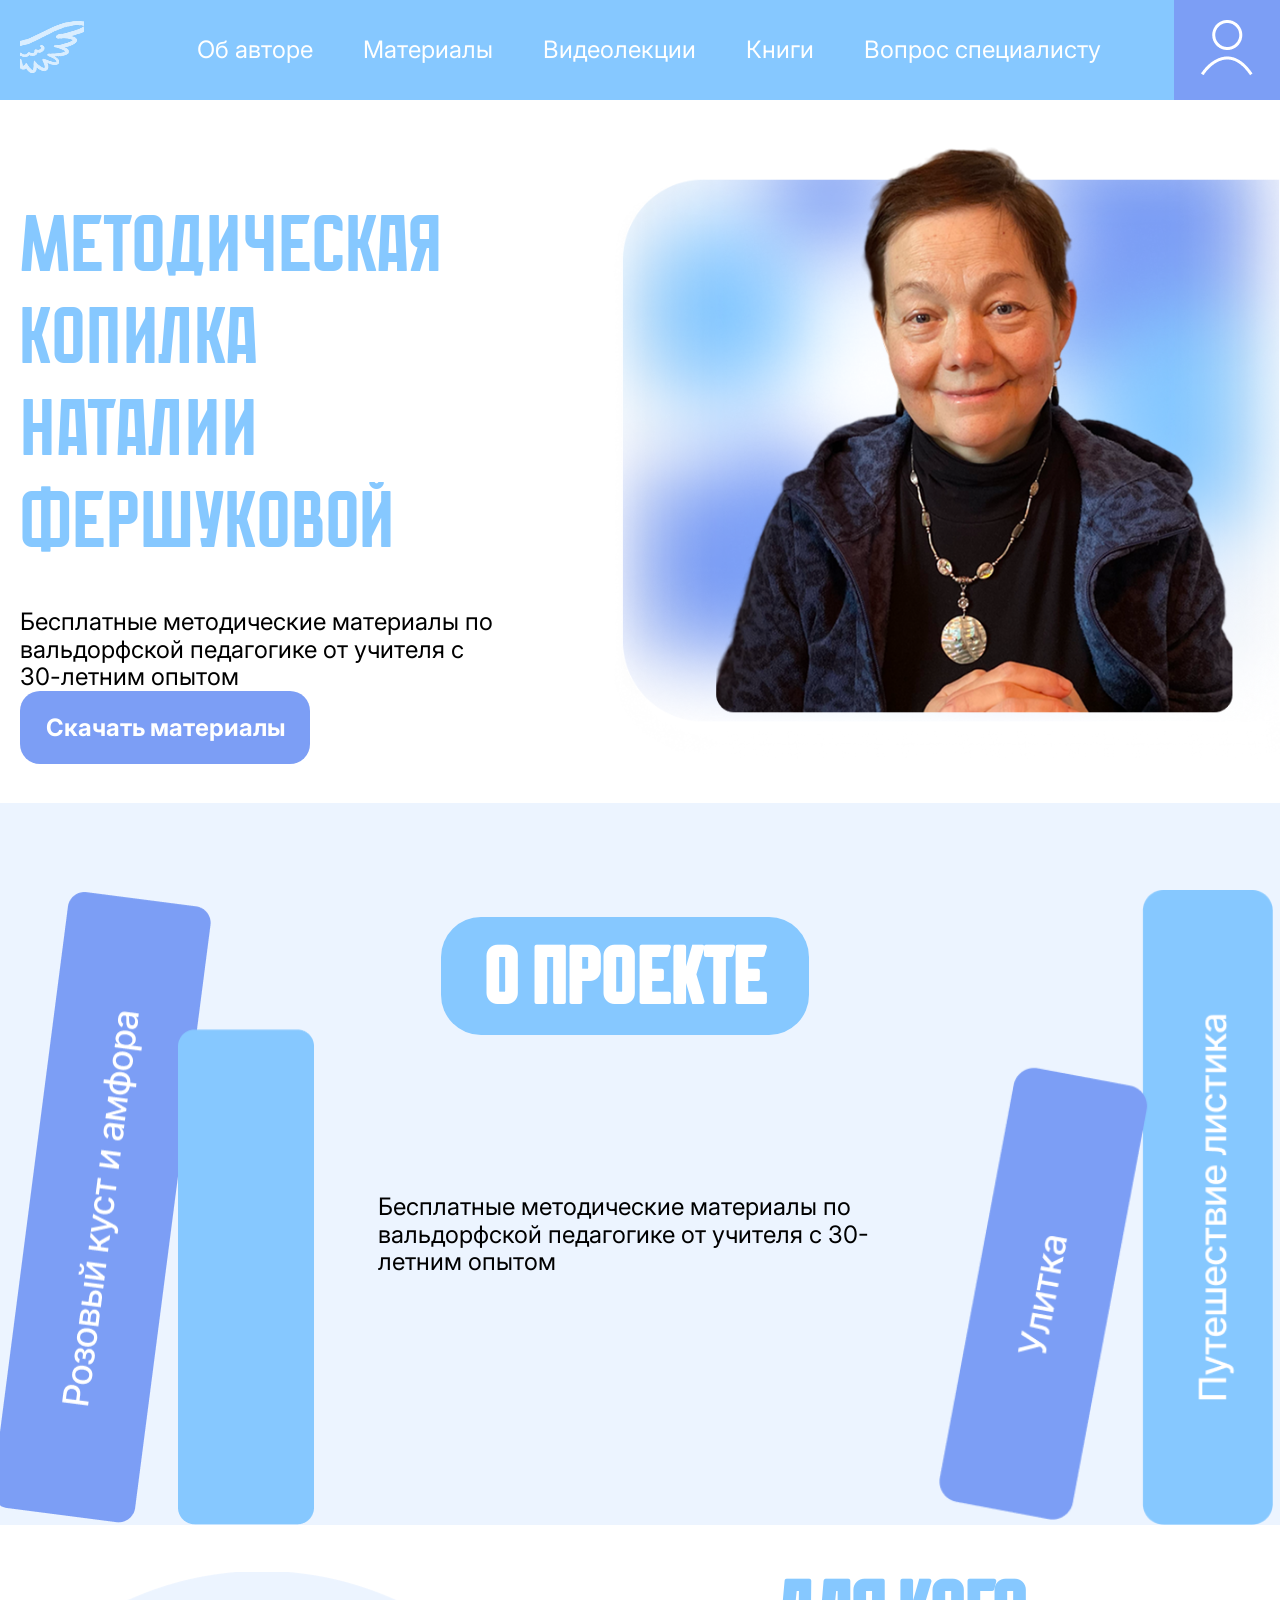
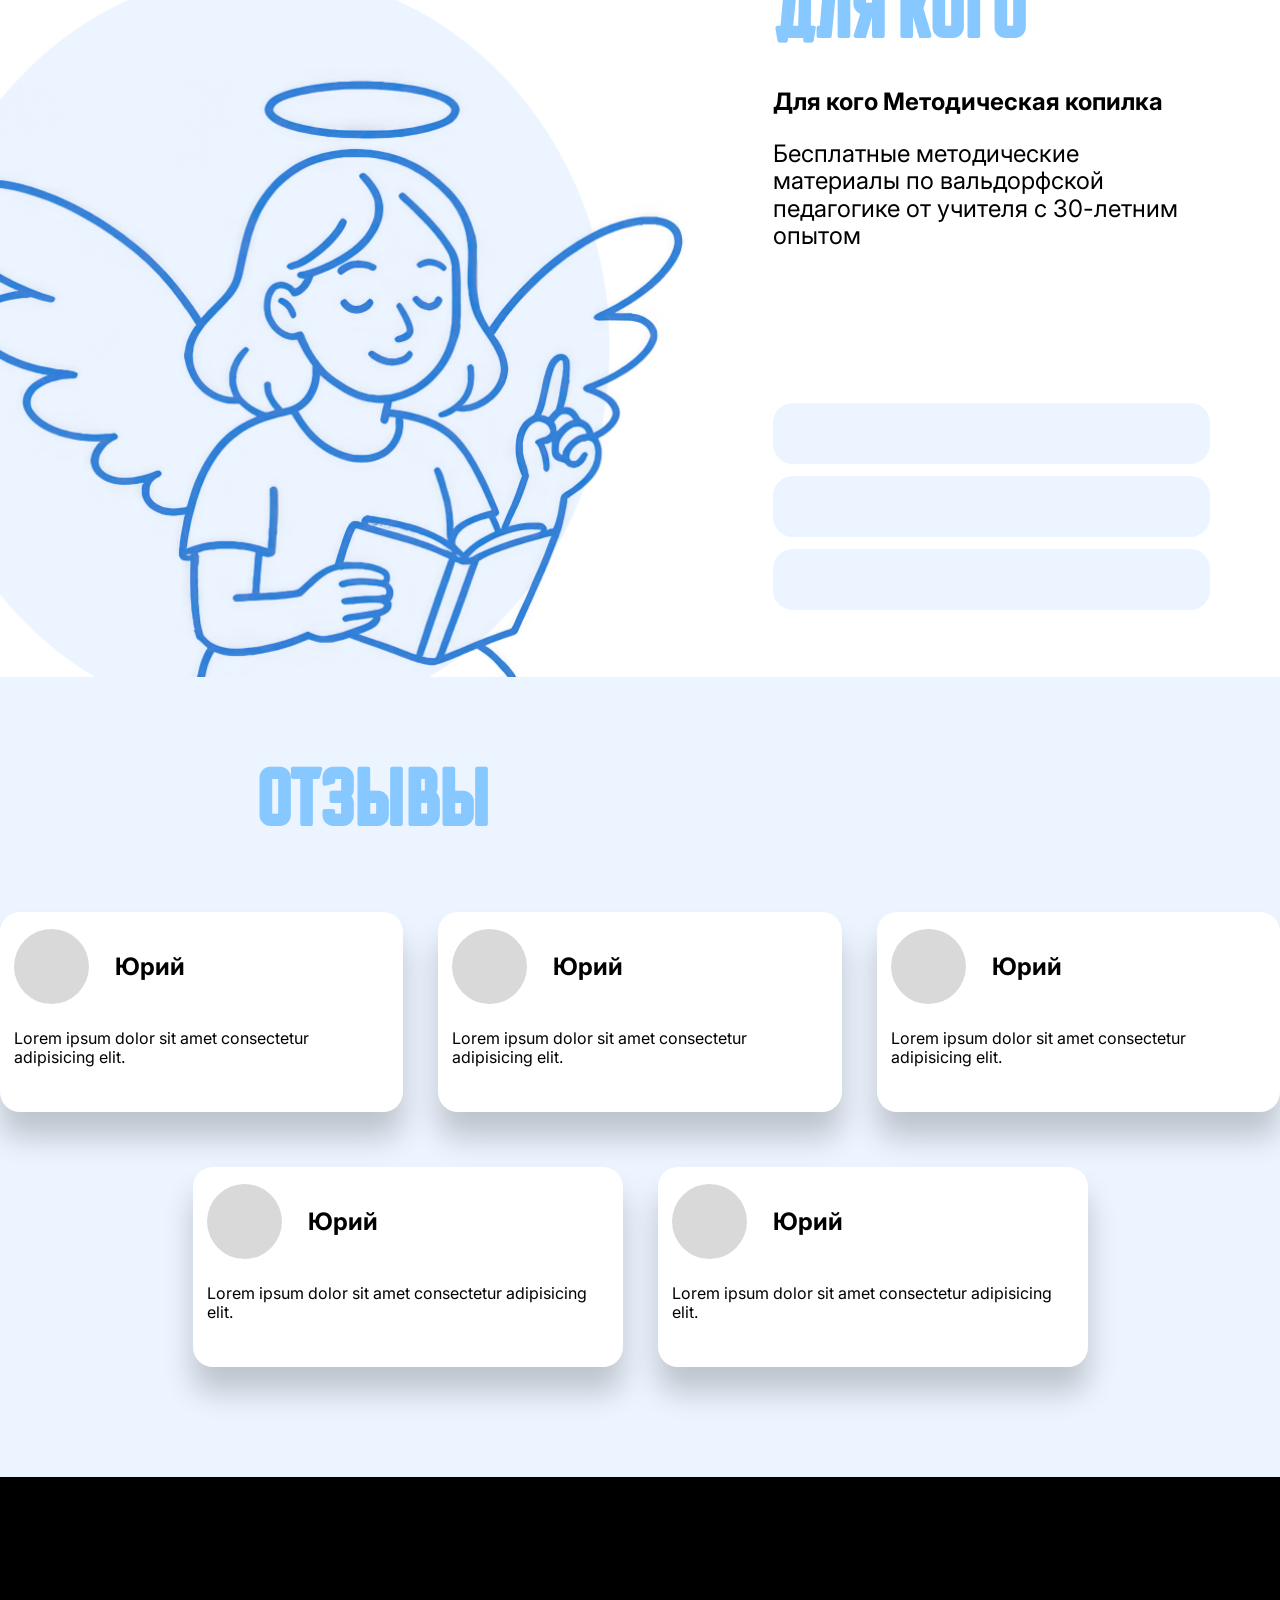
==== index.html @ ebd34e16 "begin" ====
<!DOCTYPE html>
<html lang="en">
<head>
    <meta charset="UTF-8">
    <meta name="viewport" content="width=device-width, initial-scale=1.0">
    <title>Методическая копилка</title>
    <link rel="stylesheet" href="style/normalize.css">
    <link rel="stylesheet" href="style/style.css">
    <link rel="preconnect" href="https://fonts.googleapis.com">
    <link rel="preconnect" href="https://fonts.gstatic.com" crossorigin>
    <link href="https://fonts.googleapis.com/css2?family=Inter:ital,opsz,wght@0,14..32,100..900;1,14..32,100..900&family=Nunito+Sans:ital,opsz,wght@0,6..12,200..1000;1,6..12,200..1000&display=swap" rel="stylesheet">
</head>
<body>

    <div class="wrapper">

        <header class="header">
            <div class="header__logo logo">
                <img src="images/header__logo.png" alt="logo">
            </div>
            <nav class="header__nav">
                <ul class="header__nav-list">
                    <li class="header__nav-title"><a href="#" class="header__nav-link">Об авторе</a></li>
                    <li class="header__nav-title"><a href="#" class="header__nav-link">Материалы</a></li>
                    <li class="header__nav-title"><a href="#" class="header__nav-link">Видеолекции</a></li>
                    <li class="header__nav-title"><a href="#" class="header__nav-link">Книги</a></li>
                    <li class="header__nav-title"><a href="#" class="header__nav-link">Вопрос специалисту</a></li>
                </ul>
            </nav>
            <div class="header__profile">
                <div class="header__profile-logo">
                    <img src="images/profile-logo.png" alt="logo">
                </div>
            </div>
        </header>

        <main class="main">
            <div class="preview">
                <div class="preview__content">
                    <div class="preview__content-text">
                        <h1 class="preview__content-title">
                            Методическая копилка </br> Наталии Фершуковой
                        </h1>
                        <p class="preview__content-descr">
                            Бесплатные методические материалы по вальдорфской педагогике от учителя с 30-летним опытом
                        </p>
                    </div>
                    <div class="preview__content-bottom">
                        <a href="#" class="preview__content-button">Скачать материалы</a>
                    </div>
                </div>
                <div class="preview__images">
                    <img class="preview__image-nat" src="images/preview__image.png" alt="preview">
                </div>
            </div>
            <div class="about">
                <div class="about__left">
                    <img class="about__image-left" src="images/about__image-left.png" alt="left__books">
                </div>
                <div class="about__content">
                    <div class="about__content-top">
                        <h1 class="about__content-title">
                            о проекте
                        </h1>
                    </div>
                    <div class="about__content-center">
                        <p>Бесплатные методические материалы по вальдорфской педагогике от учителя с 30-летним опытом</p>
                    </div>
                </div>
                <div class="about__right">
                    <img class="about__image-right" src="images/about__image-right.png" alt="right__books">
                </div>
            </div>
            <div class="for-whom">
                <div class="for-whom__left">
                    <img class="for-whom__image" src="images/for-whom__image.png" alt="angel">
                </div>
                <div class="for-whom__content">
                    <div class="for-whom__content-top">
                        <h1 class="for-whom__content-title">Для кого</h1>
                    </div>
                    <div class="for-whom__content-center">
                        <h3 class="for-whom__content-center-title">Для кого Методическая копилка</h3>
                        <p class="for-whom__content-center-text">Бесплатные методические материалы по вальдорфской педагогике от учителя с 30-летним опытом</p>
                    </div>
                    <div class="for-whom__content-bottom">
                        <div class="for-whom__content-bricks"></div>
                        <div class="for-whom__content-bricks"></div>
                        <div class="for-whom__content-bricks"></div>
                    </div>
                </div>
            </div>
            <div class="reviews">
                <div class="reviews__top">
                    <h1 class="reviews__title">отзывы</h1>
                </div>
                <div class="reviews__bottom">
                    <div class="reviews__bottom-first">
                        <div class="reviews__brick">
                            <div class="reviews__brick-title">
                                <div class="reviews__brick-ring"></div>
                                <div class="reviews__brick-name">Юрий</div>
                            </div>
                            <div class="reviews__brick-descr">
                                <div class="reviews__brick-text">
                                    Lorem ipsum dolor sit amet consectetur adipisicing elit. 
                                </div>  
                            </div>
                        </div>
                        <div class="reviews__brick">
                            <div class="reviews__brick-title">
                                <div class="reviews__brick-ring"></div>
                                <div class="reviews__brick-name">Юрий</div>
                            </div>
                            <div class="reviews__brick-descr">
                                <div class="reviews__brick-text">
                                    Lorem ipsum dolor sit amet consectetur adipisicing elit. 
                                </div>  
                            </div>
                        </div>
                        <div class="reviews__brick">
                            <div class="reviews__brick-title">
                                <div class="reviews__brick-ring"></div>
                                <div class="reviews__brick-name">Юрий</div>
                            </div>
                            <div class="reviews__brick-descr">
                                <div class="reviews__brick-text">
                                    Lorem ipsum dolor sit amet consectetur adipisicing elit. 
                                </div>  
                            </div>
                        </div>
                    </div>
                    <div class="reviews__bottom-second">
                        <div class="reviews__brick">
                            <div class="reviews__brick-title">
                                <div class="reviews__brick-ring"></div>
                                <div class="reviews__brick-name">Юрий</div>
                            </div>
                            <div class="reviews__brick-descr">
                                <div class="reviews__brick-text">
                                    Lorem ipsum dolor sit amet consectetur adipisicing elit. 
                                </div>  
                            </div>
                        </div>
                                                <div class="reviews__brick">
                            <div class="reviews__brick-title">
                                <div class="reviews__brick-ring"></div>
                                <div class="reviews__brick-name">Юрий</div>
                            </div>
                            <div class="reviews__brick-descr">
                                <div class="reviews__brick-text">
                                    Lorem ipsum dolor sit amet consectetur adipisicing elit. 
                                </div>  
                            </div>
                        </div>
                    </div>
                </div>
            </div>
        </main>

        <footer>
            <div class="footer">

            </div>
        </footer>

    </div>

</body>
</html>
---- style/style.css ----
@font-face {
    font-family: "Stengazeta";
    font-weight: 400;
    font-style: normal;
    font-display: swap;
    src: url(../fonts/Stengazeta-Regular_5.woff) format('woff'),
         url(../fonts/Stengazeta-Regular_5.woff2) format('woff2');
}

.wrapper {
    min-height: 100%;
    width: 100%;
    overflow: hidden;
}

a {
    text-decoration: none;
    color: white;
}

.header {
    background-color: #86c8ff;
    display: flex;
    justify-content: space-between;
    align-items: center;
    height: 100px;
}

.header__nav-list {
    display: flex;
    gap: 50px;
}

.header__nav-link {
    font-family: "Inter", sans-serif;
    font-size: 24px;
    font-weight: 400;
}

.header__nav-title {
    list-style: none;
}

.header__profile {
    width: 106px;
    height: 100px;
    display: flex;
    justify-content: center;
    align-items: center;
    background-color: #7c9ef5;
}

.header__logo {
    padding-left: 20px;
}

/* ---------------------------------------------------------------- */

.preview {
    margin: 39px 0px 31px 20px;
    display: flex;
    justify-content: space-between;
    max-height: 676px;
}

.preview__content {
    display: flex;
    flex-direction: column;
    justify-content: space-between;
    margin-top: 66px;
    max-height: 555px;
}

.preview__content-title {
    max-width: 640px;
    font-family: "Stengazeta";
    font-weight: 400;
    font-size: 80px;
    color: #86C8FF;
}

.preview__content-text {
    display: flex;
    flex-direction: column;
    gap: 35px;
}

.preview__content-bottom {
    background-color: #7c9ef5;
    max-width: 290px;
    max-height: 75px;
    border-radius: 20px;
    display: flex;
    flex-direction: column;
    align-items: center;
    padding: 23px 0px;
    font-family: Inter;
    font-weight: 700;
    font-size: 24px;
}

.preview__content-descr {
    font-family: "Inter", sans-serif;
    font-weight: 400;
    font-size: 24px;
    max-width: 490px;
    margin: 0px;
}

.preview__image-nat {
    height: 100%;
    width: 100%;
}

/* -------------------------------------------------------- */

.about {
    max-height: 720px;
    background-color: #ecf4ff;
    display: flex;
    justify-content: space-between;
    padding-top: 87px;
}

.about__left, .about__right {
    max-height: 635px;
}

.about__image-left {
    height: 100%;
}

.about__image-right {
    height: 100%;
    padding-right: 20px;
}

.about__content {
    display: flex;
    flex-direction: column;
    align-items: center;
    margin-top: 27px;
    gap: 134px;
}

.about__content-top {
    background-color: #86c8ff;
    padding: 21px 42px 5px;
    border-radius: 40px;
}

.about__content-title {
    font-family: "Stengazeta", sans-serif;
    font-size: 80px;
    color: white;
}

.about__content-center {
    font-family: "Inter", sans-serif;
    font-size: 24px;
    font-weight: 400px;
    max-width: 495px;
}

/* ----------------------------------------------------- */

.for-whom {
    display: flex;
    justify-content: space-between;
    padding-top: 47px;
}

.for-whom__image {
    height: 100%;
}

.for-whom__content {
    max-width: 437px;
    margin-right: 70px;
}

.for-whom__content-title {
    font-family: "Stengazeta", sans-serif;
    font-size: 80px;
    color: #86C8FF;
}

.for-whom__content-center-title {
    font-family: "Inter", sans-serif;
    font-size: 24px;
    font-weight: 700px;
}

.for-whom__content-center-text {
    font-family: "Inter", sans-serif;
    font-size: 24px;
    font-weight: 400px;
}

.for-whom__content-bottom {
    margin-top: 153px;
    display: flex;
    flex-direction: column;
    gap: 12px;
}

.for-whom__content-bricks {
    background-color: #ECF4FF;
    border-radius: 20px;
    max-width: 100%;
    height: 61px;
}

/* ---------------------------------------------------------- */

.reviews {
    background-color: #ECF4FF;
    padding-bottom: 110px;
}

.reviews__title {
    font-family: "Stengazeta", sans-serif;
    font-size: 80px;
    color: #86C8FF;
}

.reviews__top {
    padding: 83px 0px 60px 20%;
}

.reviews__bottom {
    display: flex;
    flex-direction: column;
    gap: 55px;
}

.reviews__bottom-first {
    display: flex;
    justify-content: center;
    gap: 35px;
}

.reviews__bottom-second {
    display: flex;
    justify-content: center;
    gap: 35px;
}

.reviews__brick {
    width: 402px;
    height: 138px;
    display: flex;
    flex-direction: column;
    gap: 25px;
    background-color: #fff;
    border-radius: 20px;
    padding: 17px 14px 45px;
    box-shadow: 0px 25px 30px 0px rgba(0, 0, 0, 0.2);
}

.reviews__brick-title {
    display: flex;
    align-items: center;
    gap: 26px;
}

.reviews__brick-ring {
    width: 75px;
    height: 75px;
    background-color: #D9D9D9;
    border-radius: 50%;
}

.reviews__brick-name {
    font-family: "Inter", sans-serif;
    font-size: 24px;
    font-weight: 700;
}

.reviews__brick-text {
    font-family: "Inter", sans-serif;
    font-size: 16px;
    font-weight: 400;
}

/* ---------------------------------------------------------- */

.footer {
    height: 15rem;
    width: 100%;
    /* background-color: #ECF4FF; */
    background-color: #000;
}
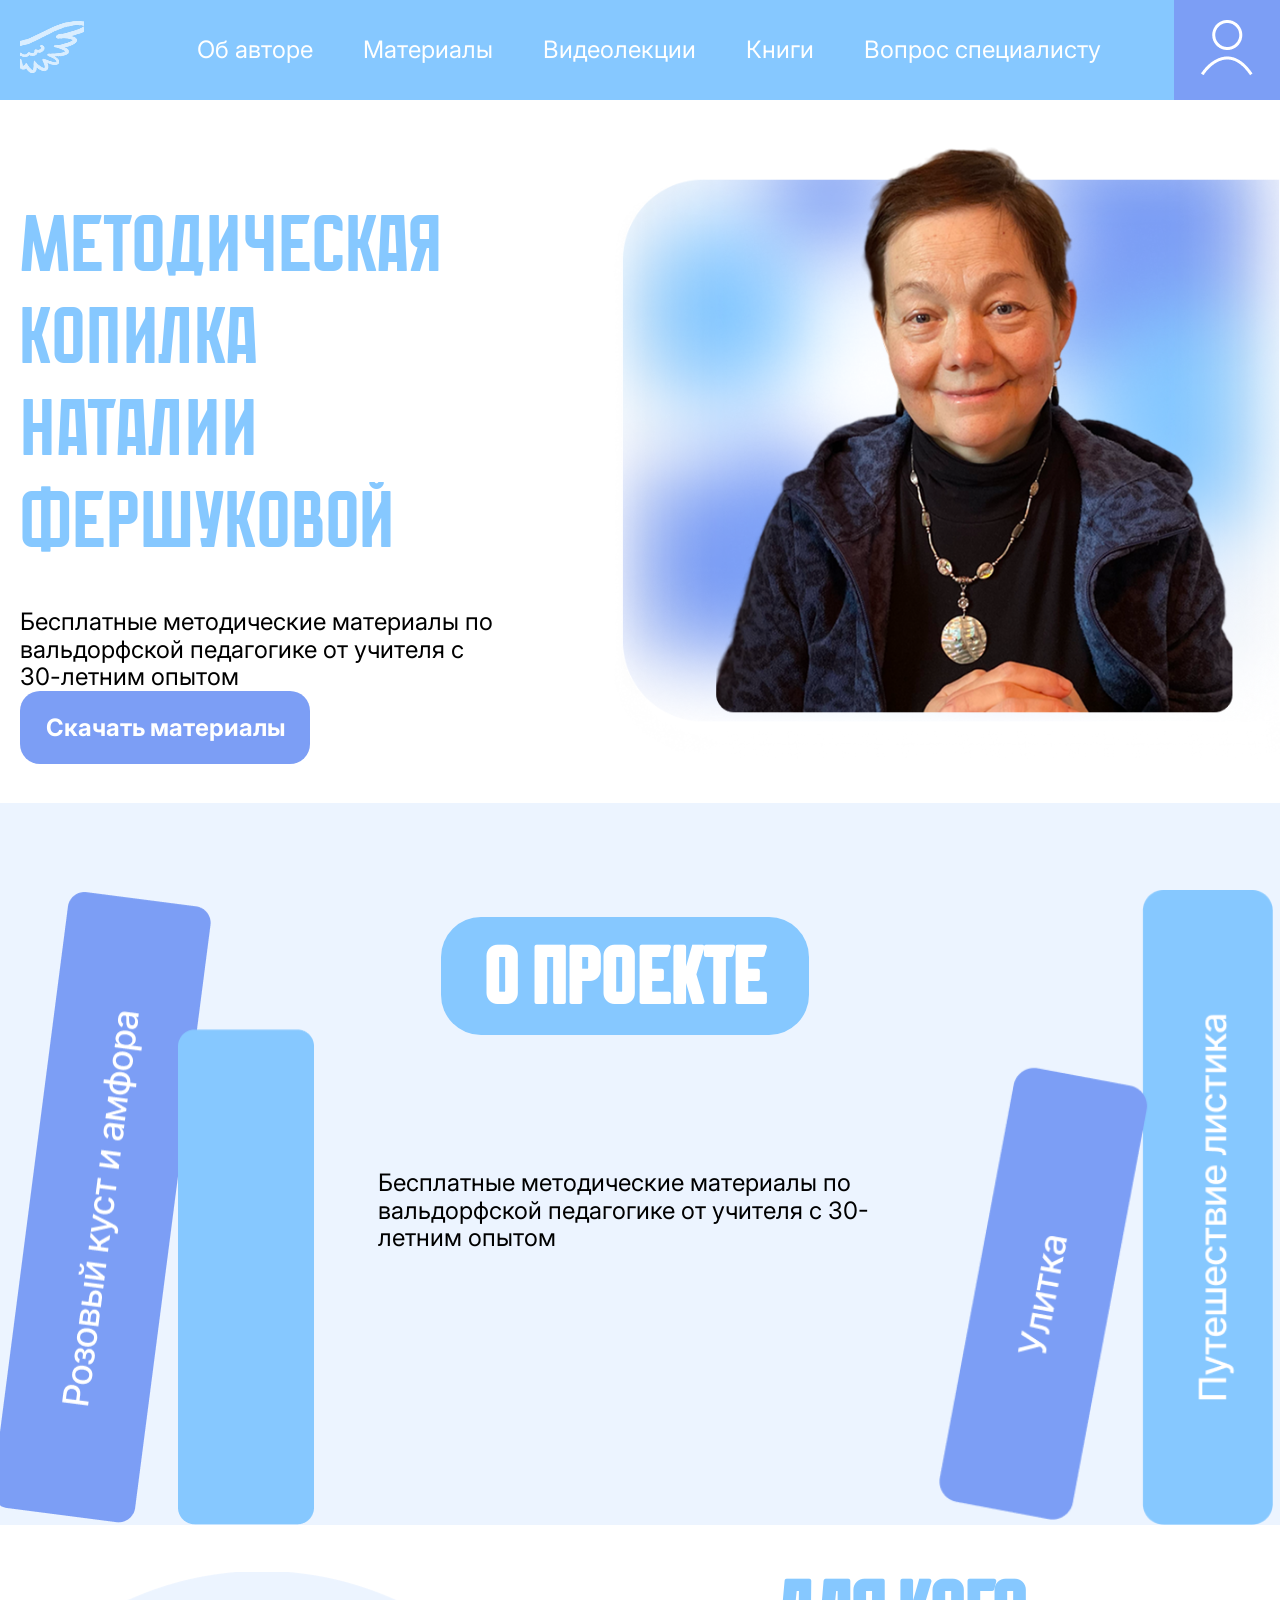
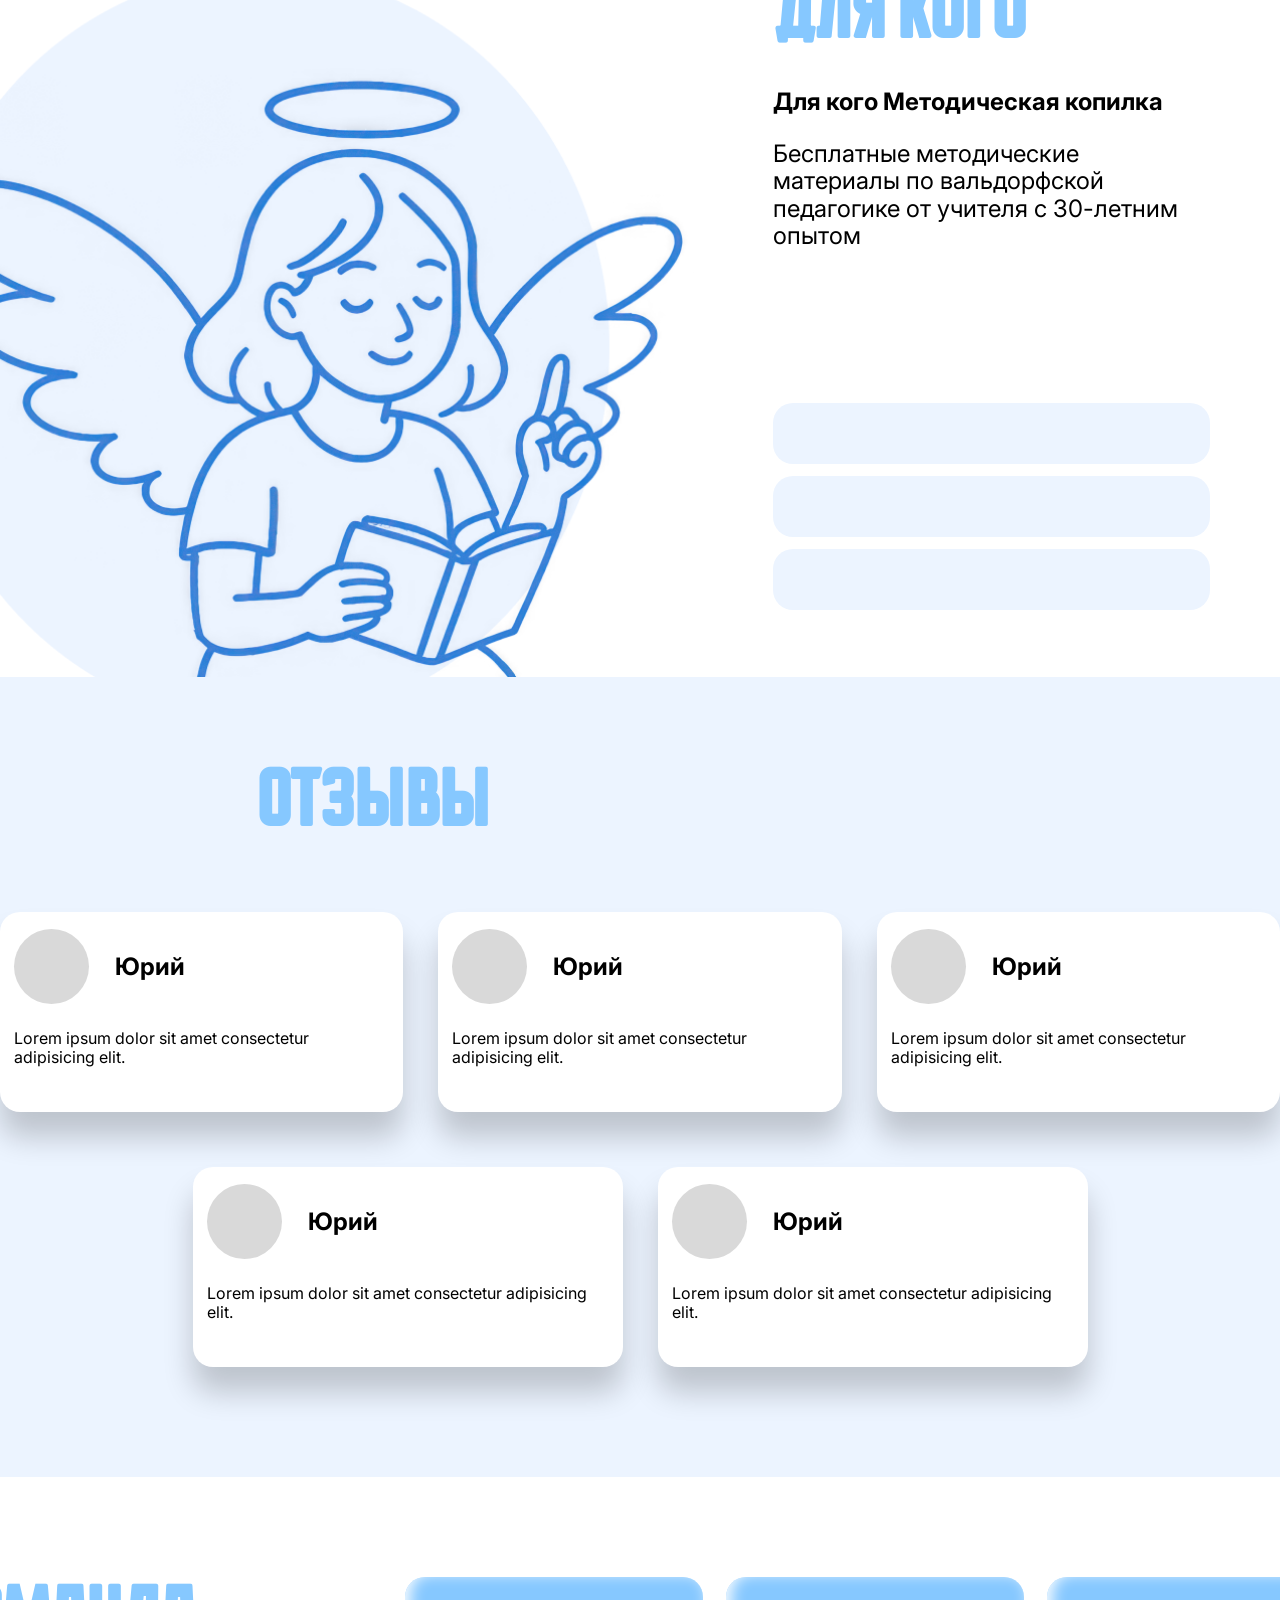
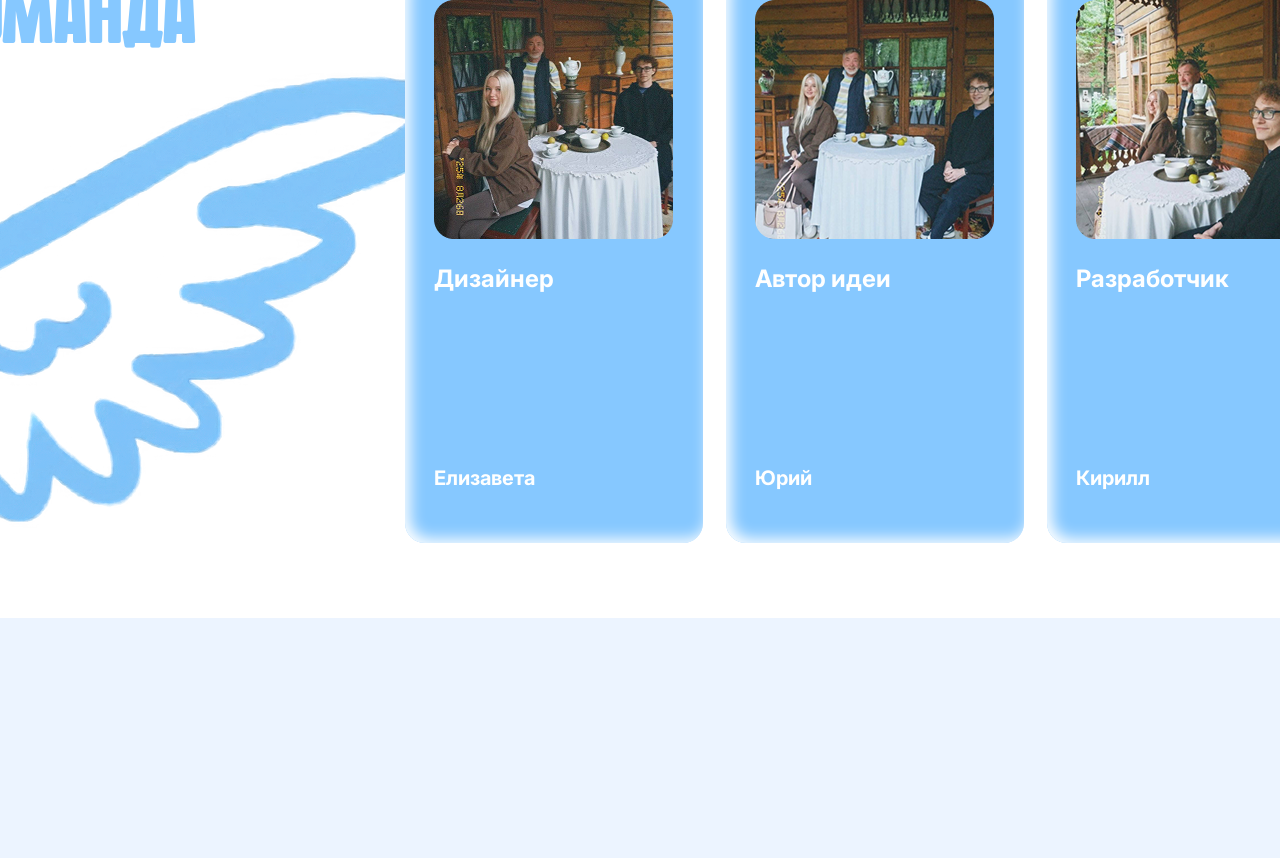
==== commit ddce32dc: "Static version" ====
--- a/index.html
+++ b/index.html
@@ -16,14 +16,14 @@
 
         <header class="header">
             <div class="header__logo logo">
-                <img src="images/header__logo.png" alt="logo">
+                <a href="index.html"><img src="images/header__logo.png" alt="logo"></a>
             </div>
             <nav class="header__nav">
                 <ul class="header__nav-list">
                     <li class="header__nav-title"><a href="#" class="header__nav-link">Об авторе</a></li>
-                    <li class="header__nav-title"><a href="#" class="header__nav-link">Материалы</a></li>
-                    <li class="header__nav-title"><a href="#" class="header__nav-link">Видеолекции</a></li>
-                    <li class="header__nav-title"><a href="#" class="header__nav-link">Книги</a></li>
+                    <li class="header__nav-title"><a href="guides_teacher.html" class="header__nav-link">Материалы</a></li>
+                    <li class="header__nav-title"><a href="videoguides.html" class="header__nav-link">Видеолекции</a></li>
+                    <li class="header__nav-title"><a href="books.html" class="header__nav-link">Книги</a></li>
                     <li class="header__nav-title"><a href="#" class="header__nav-link">Вопрос специалисту</a></li>
                 </ul>
             </nav>
@@ -156,14 +156,41 @@
                     </div>
                 </div>
             </div>
+            <div class="team">
+                <div class="team_head">
+                    <h1 class="team_title">команда</h1>
+                    <img src="images/team_head-image.png" alt="wing" class="team_head-image">
+                </div>
+                <div class="team_bricks">
+                    <div class="team_brick-liza">
+                        <img src="images/liza.png" alt="liza" class="team_brick-photo">
+                        <div class="team_brick-text">
+                            <h2 class="team_brick-title">Дизайнер</h2>
+                            <p class="team_brick-name">Елизавета</p>
+                        </div>
+                    </div>
+                    <div class="team_brick-yuri">
+                        <img src="images/yuri.png" alt="yuri" class="team_brick-photo">
+                        <div class="team_brick-text">
+                            <h2 class="team_brick-title">Автор идеи</h2>
+                            <p class="team_brick-name">Юрий</p>
+                        </div>
+                    </div>
+                    <div class="team_brick-kirill">
+                        <img src="images/kirill.png" alt="kirill" class="team_brick-photo">
+                        <div class="team_brick-text">
+                            <h2 class="team_brick-title">Разработчик</h2>
+                            <p class="team_brick-name">Кирилл</p>
+                        </div>
+                    </div>
+                </div>
+            </div>
         </main>
 
         <footer>
-            <div class="footer">
-
-            </div>
+            <div class="footer"></div>
         </footer>
-
+        
     </div>
 
 </body>
--- a/style/style.css
+++ b/style/style.css
@@ -17,6 +17,8 @@
     text-decoration: none;
     color: white;
 }
+
+/* ---------------------------------------------------------------- */
 
 .header {
     background-color: #86c8ff;
@@ -285,9 +287,76 @@
 
 /* ---------------------------------------------------------- */
 
+.team {
+    display: flex;
+    justify-content: center;
+    padding: 100px 0 75px 0;
+}
+
+.team_title {
+    font-family: 'Stengazeta', sans-serif;
+    font-size: 80px;
+    color: #86C8FF;
+}
+
+.team_bricks {
+    display: flex;
+    gap: 23px;
+}
+
+.team_brick-liza {
+    background-color: #86C8FF;
+    border-radius: 20px;
+    padding: 23px 29px 18px 29px;
+    box-shadow: 0px 25px 30px 0px rgba(0, 0, 0, 0.2);
+    box-shadow: inset 5px -4px 15px 0px rgba(255, 255, 255, 1);
+}
+
+.team_brick-yuri {
+    background-color: #86C8FF;
+    border-radius: 20px;
+    padding: 23px 29px 18px 29px;
+    box-shadow: 0px 25px 30px 0px rgba(0, 0, 0, 0.2);
+    box-shadow: inset 5px -4px 15px 0px rgba(255, 255, 255, 1);
+}
+
+.team_brick-kirill {
+    background-color: #86C8FF;
+    border-radius: 20px;
+    padding: 23px 29px 18px 29px;
+    box-shadow: 0px 25px 30px 0px rgba(0, 0, 0, 0.2);
+    box-shadow: inset 5px -4px 15px 0px rgba(255, 255, 255, 1);
+}
+
+.team_brick-photo {
+    max-width: 240px;
+    max-height: 240px;
+}
+
+.team_brick-title {
+    font-family: "Inter", sans-serif;
+    font-weight: 700;
+    font-size: 24px;
+    color: #fff;
+}
+
+.team_brick-name {
+    font-family: "Inter", sans-serif;
+    font-weight: 700;
+    font-size: 20px;
+    color: #fff;
+}
+
+.team_brick-text {
+    display: flex;
+    flex-direction: column;
+    gap: 155px;
+}
+
+/* ---------------------------------------------------------- */
+
 .footer {
     height: 15rem;
     width: 100%;
-    /* background-color: #ECF4FF; */
-    background-color: #000;
+    background-color: #ecf4ff;
 }
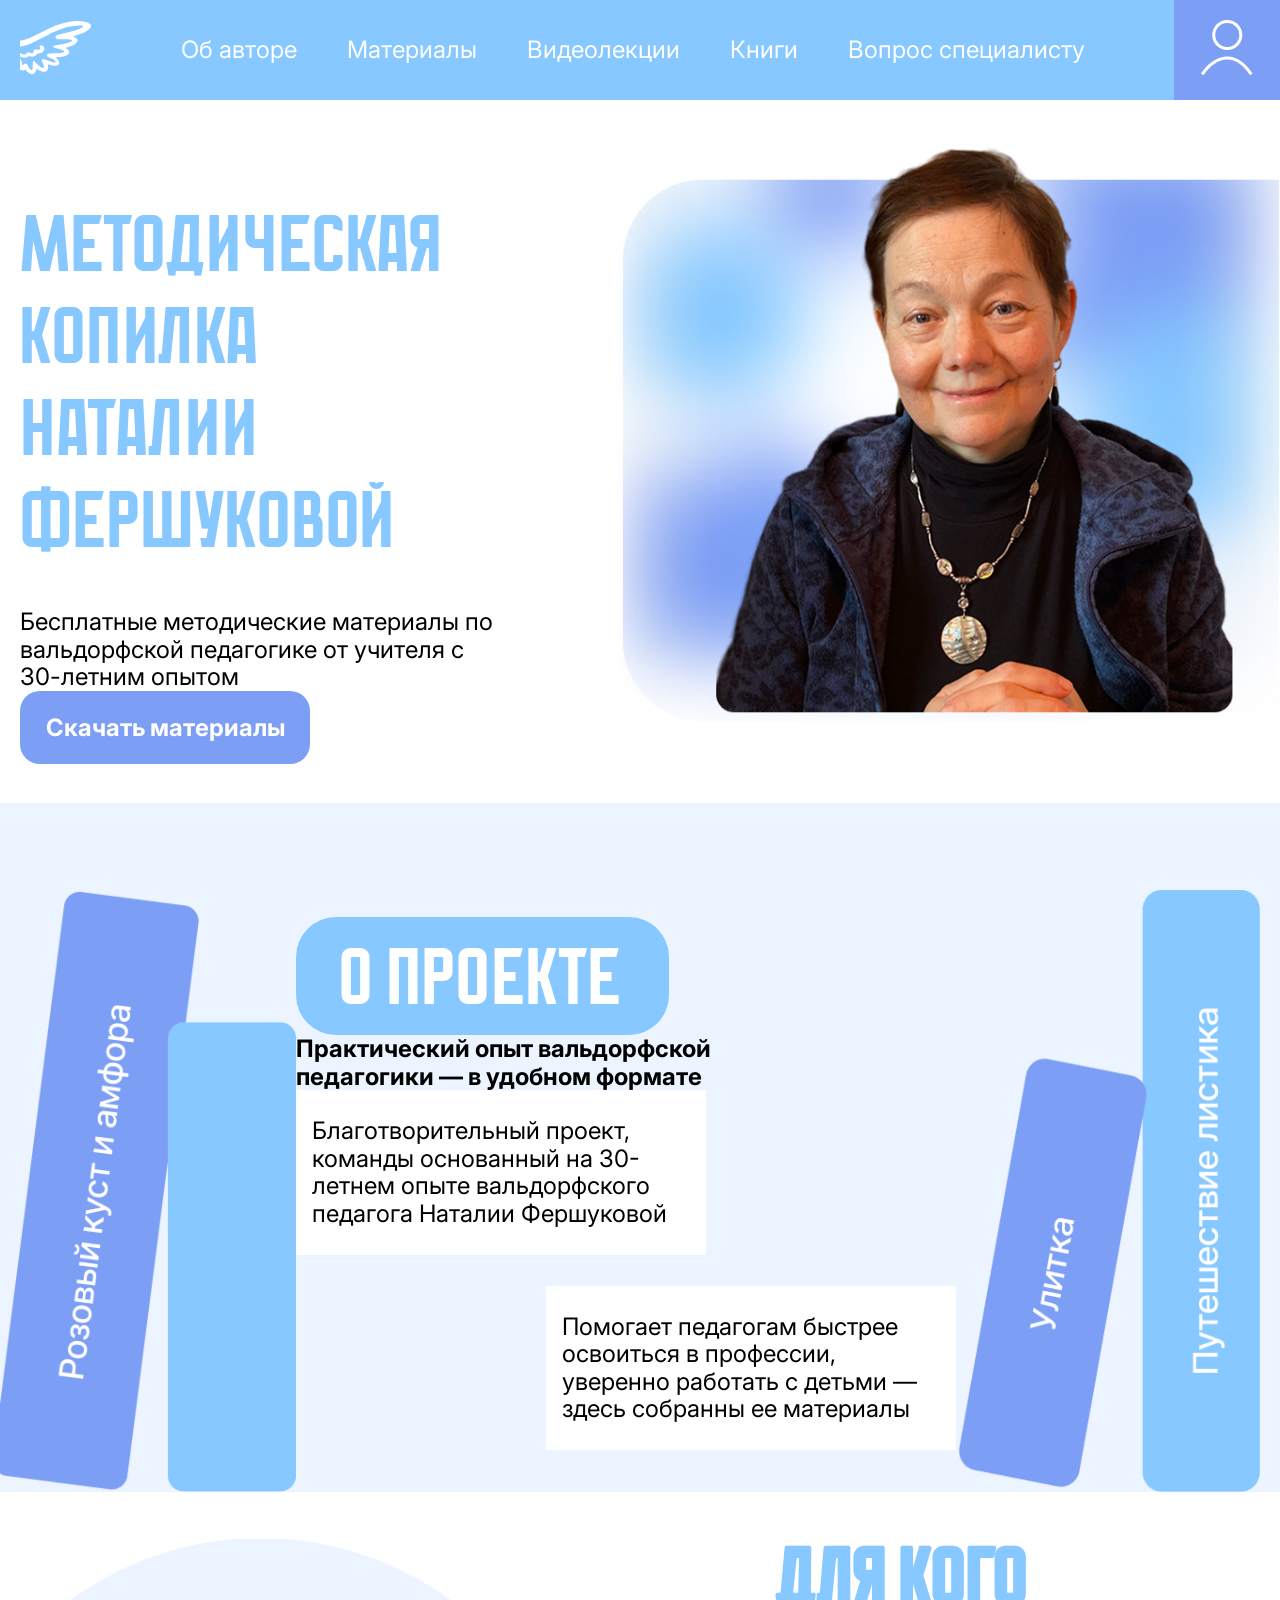
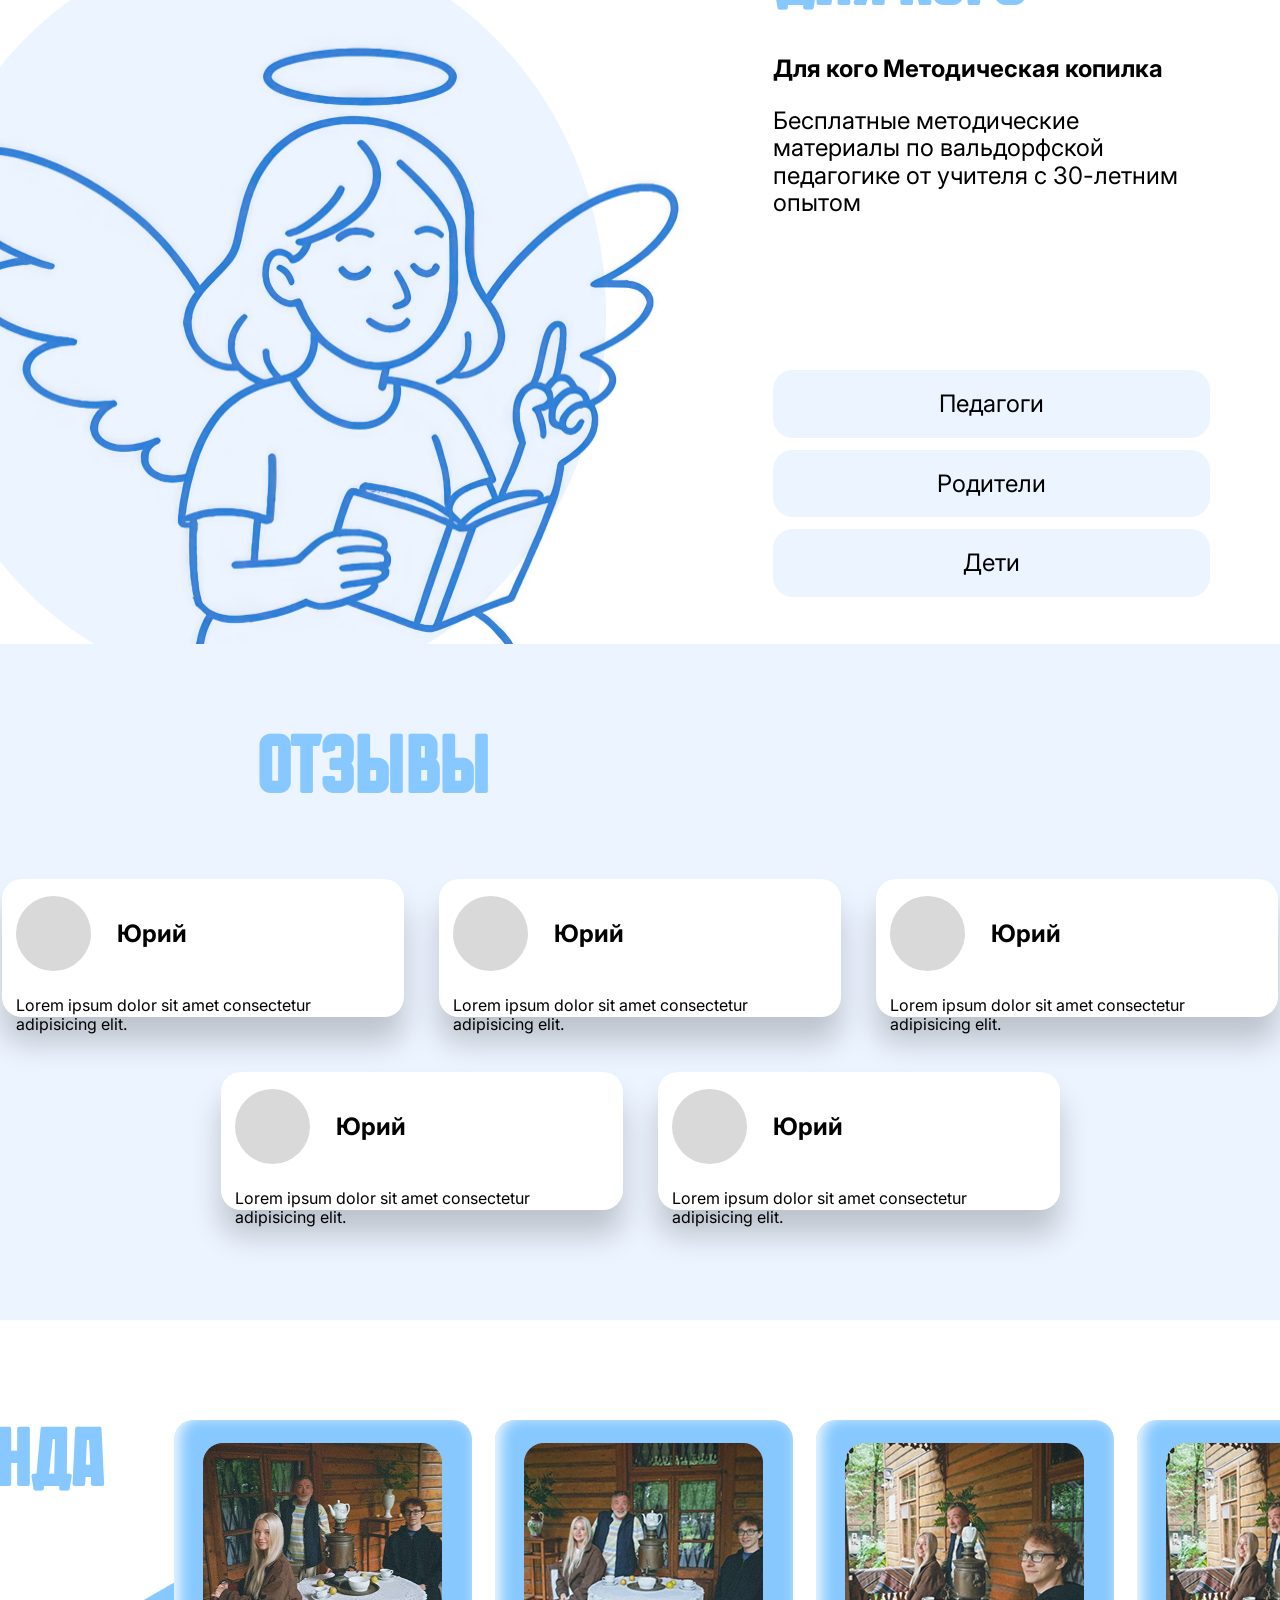
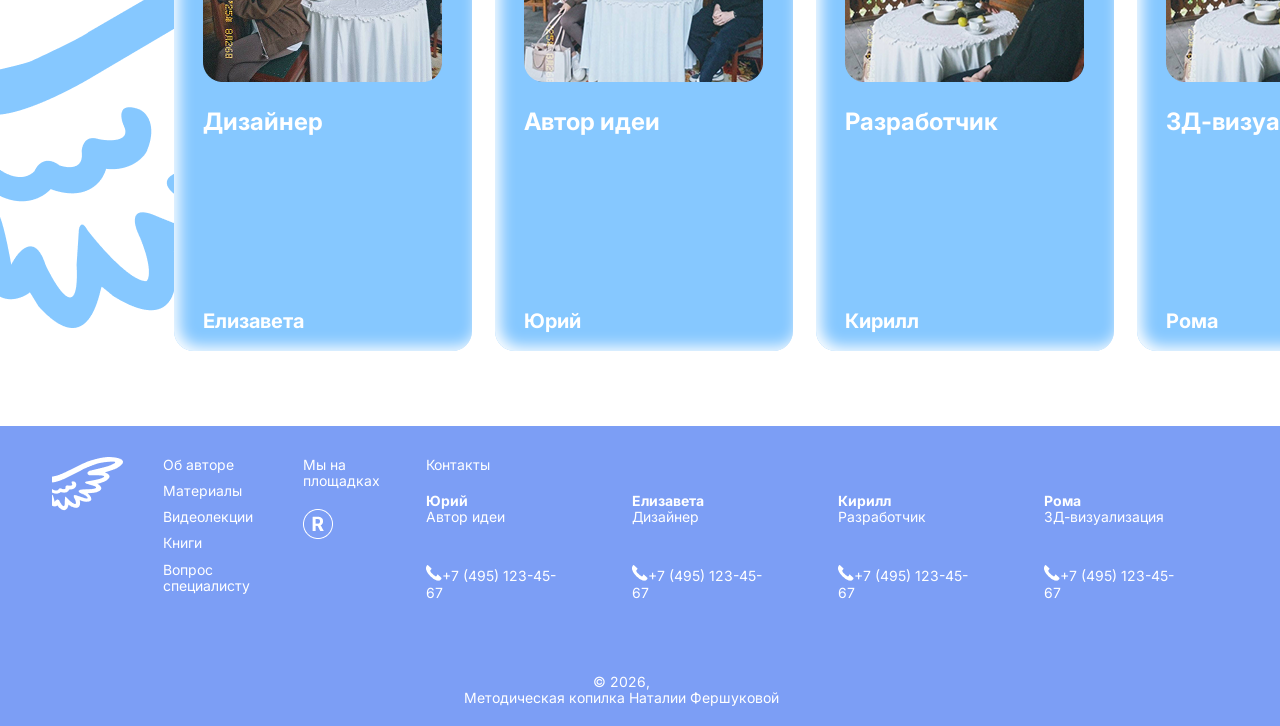
==== commit 78ac6b79: "new stable desktop" ====
--- a/index.html
+++ b/index.html
@@ -63,8 +63,18 @@
                             о проекте
                         </h1>
                     </div>
+                    <p class="about__content-subtitle">Практический опыт вальдорфской педагогики — в удобном формате</p>
                     <div class="about__content-center">
-                        <p>Бесплатные методические материалы по вальдорфской педагогике от учителя с 30-летним опытом</p>
+                        <div class="about__content-left">
+                            <p class="about__content-text">
+                                Благотворительный проект, команды основанный на 30-летнем опыте вальдорфского педагога Наталии Фершуковой
+                            </p>
+                        </div>
+                        <div class="about__content-right">
+                            <p class="about__content-text">
+                                Помогает педагогам быстрее освоиться в профессии, уверенно работать с детьми — здесь собранны ее материалы
+                            </p>
+                        </div>
                     </div>
                 </div>
                 <div class="about__right">
@@ -84,9 +94,15 @@
                         <p class="for-whom__content-center-text">Бесплатные методические материалы по вальдорфской педагогике от учителя с 30-летним опытом</p>
                     </div>
                     <div class="for-whom__content-bottom">
-                        <div class="for-whom__content-bricks"></div>
-                        <div class="for-whom__content-bricks"></div>
-                        <div class="for-whom__content-bricks"></div>
+                        <div class="for-whom__content-bricks">
+                            <p class="for-whom__brick-text">Педагоги</p>
+                        </div>
+                        <div class="for-whom__content-bricks">
+                            <p class="for-whom__brick-text">Родители</p>
+                        </div>
+                        <div class="for-whom__content-bricks">
+                            <p class="for-whom__brick-text">Дети</p>
+                        </div>
                     </div>
                 </div>
             </div>
@@ -159,7 +175,7 @@
             <div class="team">
                 <div class="team_head">
                     <h1 class="team_title">команда</h1>
-                    <img src="images/team_head-image.png" alt="wing" class="team_head-image">
+                    <!-- <img src="images/team_head-image.png" alt="wing" class="team_head-image"> -->
                 </div>
                 <div class="team_bricks">
                     <div class="team_brick-liza">
@@ -183,12 +199,66 @@
                             <p class="team_brick-name">Кирилл</p>
                         </div>
                     </div>
+                    <div class="team_brick-kirill">
+                        <img src="images/kirill.png" alt="kirill" class="team_brick-photo">
+                        <div class="team_brick-text">
+                            <h2 class="team_brick-title">3Д-визуализация</h2>
+                            <p class="team_brick-name">Рома</p>
+                        </div>
+                    </div>
                 </div>
             </div>
         </main>
 
-        <footer>
-            <div class="footer"></div>
+        <footer class="footer">
+            <div class="footer__links">
+                <div class="footer__logo">
+                    <a href="index.html"><img src="images/header__logo.png" alt="logo"></a>
+                </div>
+                <nav class="footer__nav">
+                    <ul class="footer__nav-list">
+                        <li class="footer__nav-title"><a href="#" class="footer__nav-link">Об авторе</a></li>
+                        <li class="footer__nav-title"><a href="guides_teacher.html" class="footer__nav-link">Материалы</a></li>
+                        <li class="footer__nav-title"><a href="videoguides.html" class="footer__nav-link">Видеолекции</a></li>
+                        <li class="footer__nav-title"><a href="books.html" class="footer__nav-link">Книги</a></li>
+                        <li class="footer__nav-title"><a href="#" class="footer__nav-link">Вопрос специалисту</a></li>
+                    </ul>
+                </nav>
+                <div class="footer__social">
+                    <p class="footer__social-title">Мы на площадках</p>
+                    <a href=#><img src="images/rutubeIco.png" alt="logo"></a>
+                </div>
+                <div class="footer__contacts">
+                    <p class="footer__contacts-title">Контакты</p>
+                    <div class="footer__contacts-bricks">
+                        <div class="footer__contacts-brick">
+                            <p class="footer__brick-name">Юрий</p>
+                            <p class="footer__brick-prof">Автор идеи</p>
+                            <p class="footer__brick-number"><img src="images/telephone.png" alt="Тел.:" class="footer___telephone">+7 (495) 123-45-67</p>
+                        </div>
+                        <div class="footer__contacts-brick">
+                            <p class="footer__brick-name">Елизавета</p>
+                            <p class="footer__brick-prof">Дизайнер</p>
+                            <p class="footer__brick-number"><img src="images/telephone.png" alt="Тел.:" class="footer___telephone">+7 (495) 123-45-67</p>
+                        </div>
+                        <div class="footer__contacts-brick">
+                            <p class="footer__brick-name">Кирилл</p>
+                            <p class="footer__brick-prof">Разработчик</p>
+                            <p class="footer__brick-number"><img src="images/telephone.png" alt="Тел.:" class="footer___telephone">+7 (495) 123-45-67</p>
+                        </div>
+                        <div class="footer__contacts-brick">
+                            <p class="footer__brick-name">Рома</p>
+                            <p class="footer__brick-prof">3Д-визуализация</p>
+                            <p class="footer__brick-number"><img src="images/telephone.png" alt="Тел.:" class="footer___telephone">+7 (495) 123-45-67</p>
+                        </div>
+                     </div>
+                </div>
+            </div>
+            <div class="footer__copyright">
+                <p class="footer__copyright-text">
+                    © 2026, <br> Методическая копилка Наталии Фершуковой
+                </p>
+            </div>
         </footer>
         
     </div>
--- a/style/style.css
+++ b/style/style.css
@@ -18,6 +18,16 @@
     color: white;
 }
 
+* {
+    box-sizing: border-box;
+}
+
+img {
+    max-width: 100%;
+    height: auto;
+}
+
+
 /* ---------------------------------------------------------------- */
 
 .header {
@@ -25,12 +35,17 @@
     display: flex;
     justify-content: space-between;
     align-items: center;
-    height: 100px;
+    min-height: 100px;
 }
 
 .header__nav-list {
     display: flex;
     gap: 50px;
+    flex-wrap: wrap;
+    justify-content: center;
+    margin: 0;
+    padding: 0;
+
 }
 
 .header__nav-link {
@@ -45,15 +60,17 @@
 
 .header__profile {
     width: 106px;
-    height: 100px;
+    min-height: 100px;
     display: flex;
     justify-content: center;
     align-items: center;
     background-color: #7c9ef5;
+    flex-shrink: 0;
 }
 
 .header__logo {
     padding-left: 20px;
+    flex-shrink: 0;
 }
 
 /* ---------------------------------------------------------------- */
@@ -96,7 +113,7 @@
     flex-direction: column;
     align-items: center;
     padding: 23px 0px;
-    font-family: Inter;
+    font-family: Inter, sans-serif;
     font-weight: 700;
     font-size: 24px;
 }
@@ -140,28 +157,53 @@
 .about__content {
     display: flex;
     flex-direction: column;
-    align-items: center;
     margin-top: 27px;
-    gap: 134px;
+    width: 700px;
 }
 
 .about__content-top {
     background-color: #86c8ff;
     padding: 21px 42px 5px;
     border-radius: 40px;
+    max-width: 373px;
 }
 
 .about__content-title {
     font-family: "Stengazeta", sans-serif;
     font-size: 80px;
+    font-weight: 400;
     color: white;
 }
 
+.about__content-subtitle {
+    max-width: 440px;
+    font-family: 'Inter', sans-serif;
+    font-size: 24px;
+    font-weight: 700;
+}
+
+
 .about__content-center {
     font-family: "Inter", sans-serif;
     font-size: 24px;
     font-weight: 400px;
-    max-width: 495px;
+    display: flex;
+    flex-direction: column;
+    gap: 31px;
+}
+
+.about__content-left {
+    align-self: flex-start;
+    background-color: #fff;
+    max-width: 410px;
+    padding: 27px 16px;
+}
+
+.about__content-right {
+    align-self: flex-end;
+    background-color: #fff;
+    max-width: 410px;
+    padding: 27px 16px;
 }
 
 /* ----------------------------------------------------- */
@@ -210,7 +252,14 @@
     background-color: #ECF4FF;
     border-radius: 20px;
     max-width: 100%;
-    height: 61px;
+    height: 30%;
+    text-align: center;
+    padding: 20px 0;
+}
+
+.for-whom__brick-text {
+    font-family: 'Inter', sans-serif;
+    font-size: 24px;
 }
 
 /* ---------------------------------------------------------- */
@@ -291,6 +340,11 @@
     display: flex;
     justify-content: center;
     padding: 100px 0 75px 0;
+    gap: 70px;
+
+    background-image: url(/images/team_head-image.png);
+    background-repeat: no-repeat;
+    background-position: 0 200px;
 }
 
 .team_title {
@@ -356,7 +410,238 @@
 /* ---------------------------------------------------------- */
 
 .footer {
-    height: 15rem;
+    background-color: #7C9EF5;
+    font-family: "Inter", sans-serif;
+    color: #fff;
+    font-size: 14px;
+    height: 300px;
+
+    display: flex;
+    flex-direction: column;
+    align-items: center;
+    padding: 31px 90px 20px 52px;
+    gap: 70px;
+}
+
+.footer__social-title {
+    margin-bottom: 20px;
+}
+
+.footer__links {
     width: 100%;
-    background-color: #ecf4ff;
-}+    display: flex;
+    justify-content: space-between;
+}
+
+.footer__contacts {
+    display: flex;
+    flex-direction: column;
+    gap: 20px;
+}
+
+.footer__contacts-bricks {
+    display: flex;
+    gap: 60px;
+}
+
+.footer__brick-name {
+    font-weight: 700;
+}
+
+.footer__brick-prof {
+    margin-bottom: 40px;
+}
+
+.footer__nav-list {
+    list-style: none;
+    margin: 0;
+}
+
+.footer__nav-title {
+    margin-bottom: 10px;
+}
+
+.footer__copyright {
+    text-align: center;
+}
+
+/* ---------------------------------------------------------- */
+
+@media (max-width: 1024px) {
+    .header {
+        min-height: auto;
+        flex-wrap: wrap;
+        justify-content: center;
+        gap: 16px;
+        padding: 12px;
+    }
+
+    .header__profile {
+        min-height: 72px;
+        width: 72px;
+        border-radius: 12px;
+    }
+
+    .header__nav-link {
+        font-size: 18px;
+    }
+
+    .preview,   
+    .for-whom {
+        flex-direction: column;
+        align-items: center;
+    }
+
+    .preview__content {
+        margin-top: 0;
+    }
+
+    .about {
+        padding: 30px 0;
+    }
+
+    .preview__content-title,
+    .about__content-title,
+    .for-whom__content-title,
+    .reviews__title,
+    .team_title {
+        font-size: clamp(42px, 8vw, 64px);
+        text-align: center;
+    }
+
+    .preview__content-descr,
+    .about__content-center,
+    .for-whom__content-center-title,
+    .for-whom__content-center-text {
+        font-size: 20px;
+        text-align: center;
+    }
+
+    .about__left,
+    .about__right
+    .preview__images,
+    .for-whom__left {
+        /* width: 100%; */
+        max-width: 500px;
+    }
+
+    .for-whom__content,
+    .about__content {
+        align-items: center;
+    }
+
+    .for-whom__content-bottom {
+        width: 100%;
+    }
+}
+
+@media (max-width: 600px) {
+    .header__logo {
+        padding-left: 0;
+    }
+
+    .header__nav-list {
+        gap: 14px;
+    }
+
+    .header__nav-link {
+        font-size: 15px;
+    }
+
+    .preview {
+        margin: 20px 12px;
+    }
+
+    .preview__content-title,
+    .about__content-title,
+    .for-whom__content-title,
+    .reviews__title,
+    .team_title {
+        font-size: 30px;
+    }
+
+    .preview__content-bottom {
+        width: 100%;
+        max-width: none;
+        padding: 16px 10px;
+        font-size: 18px;
+    }
+
+    .preview__content-descr,
+    .about__content-center,
+    .for-whom__content-center-title,
+    .for-whom__content-center-text {
+        font-size: 17px;
+    }
+
+    .about__image-left,
+    .about__image-right {
+        max-height: 250px;
+        max-width: 150px;
+    }
+
+    .about__content-top {
+        max-height: 100px;
+        max-width: 200px;
+    }
+
+    .about__content {
+        gap: 20px;
+    }
+
+    .about__content-center {
+        max-width: 250px;
+    }
+
+    .reviews {
+        padding: 0 12px 70px;
+    }
+
+    .reviews__bottom-first,             /*отзывы в колонну */
+    .reviews__bottom-second {
+        display: flex;
+        flex-direction: column;
+    }
+
+    /* отзывы */
+
+    .reviews__brick {
+        width: 100%;
+        padding: 14px;
+    }
+
+    .team {
+        padding: 50px 12px;
+    }
+
+    .team_bricks {
+        display: flex;
+        flex-direction: column;
+    }
+
+    .team_brick-text {
+        gap: 30px;
+    }
+}
+
+@media (max-width: 470px) {
+    .preview__content-title,
+    .about__content-title,
+    .for-whom__content-title,
+    .reviews__title,
+    .team_title {
+        font-size: 18px;
+    }
+
+    .preview__content-descr,
+    .about__content-center,
+    .for-whom__content-center-title,
+    .for-whom__content-center-text {
+        font-size: 14px;
+    }
+
+    .about__content-top {
+        max-height: 70px;
+        max-width: 200px;
+    }
+}
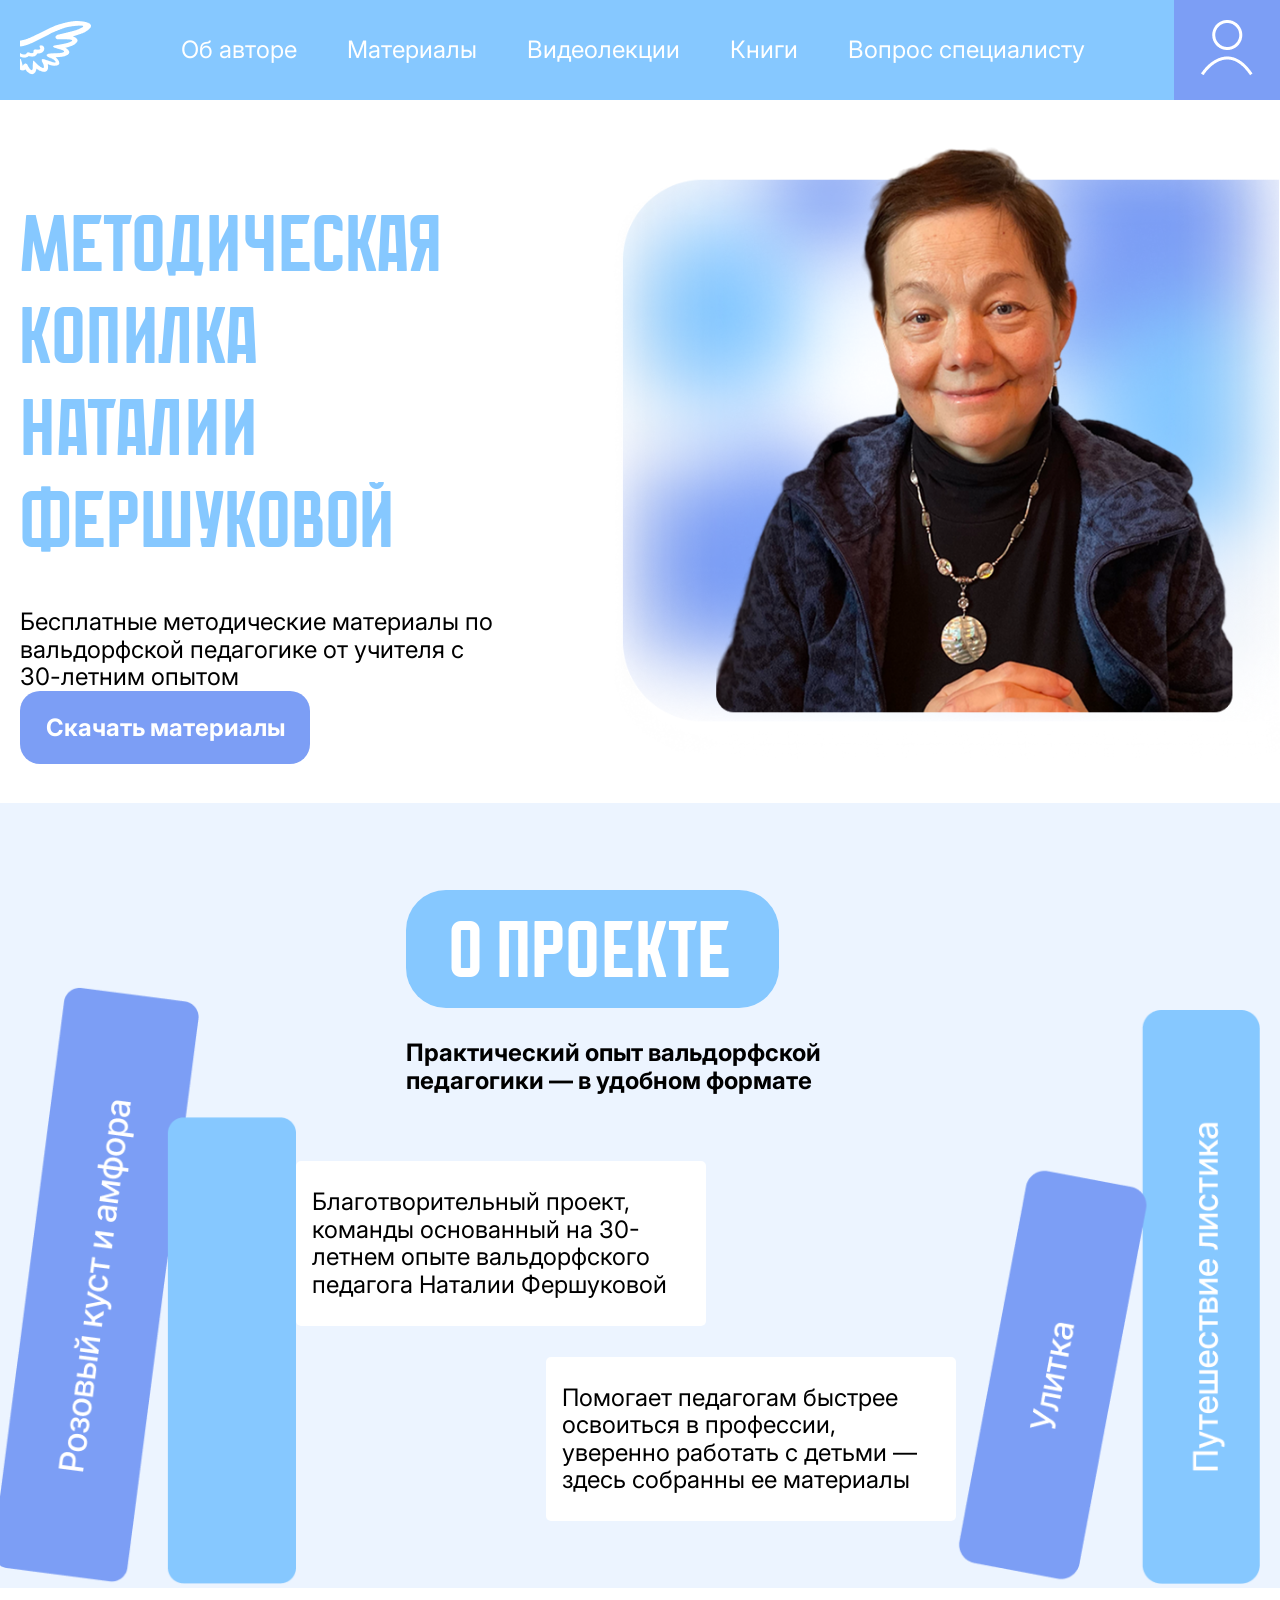
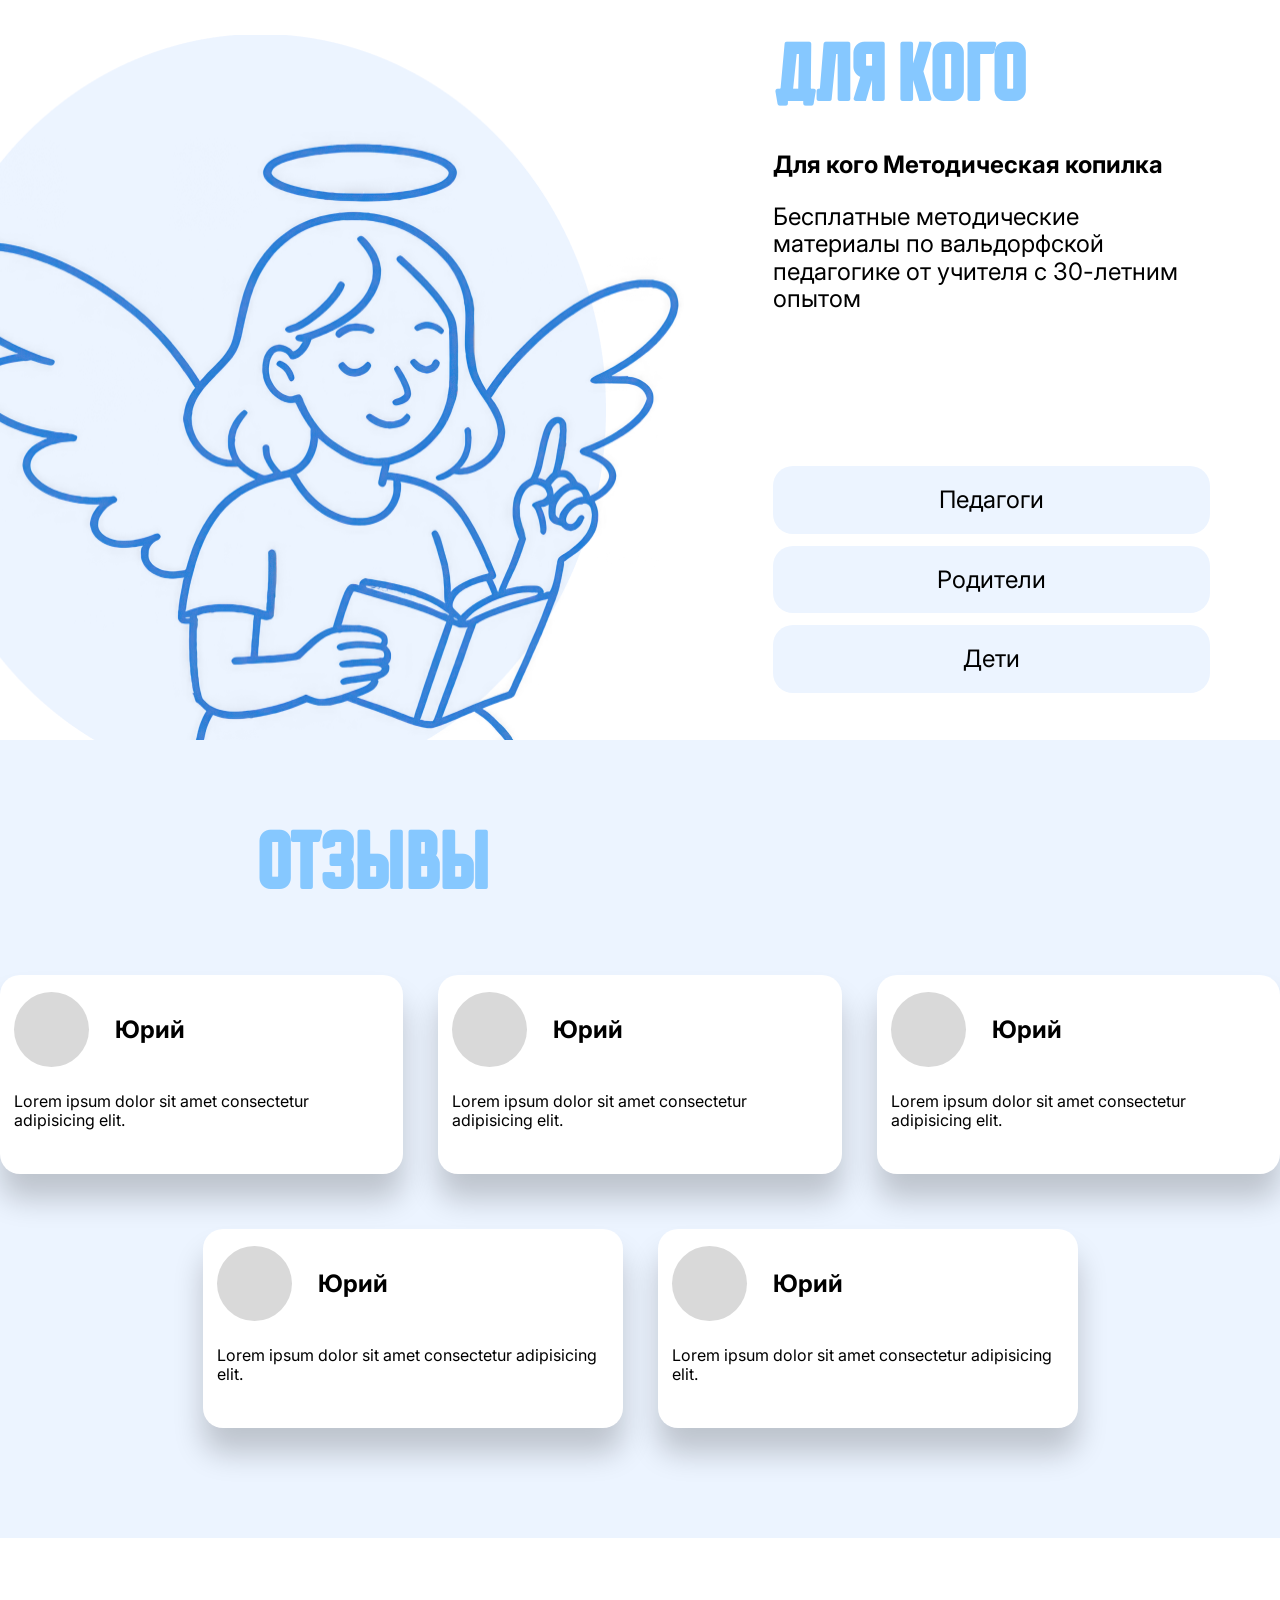
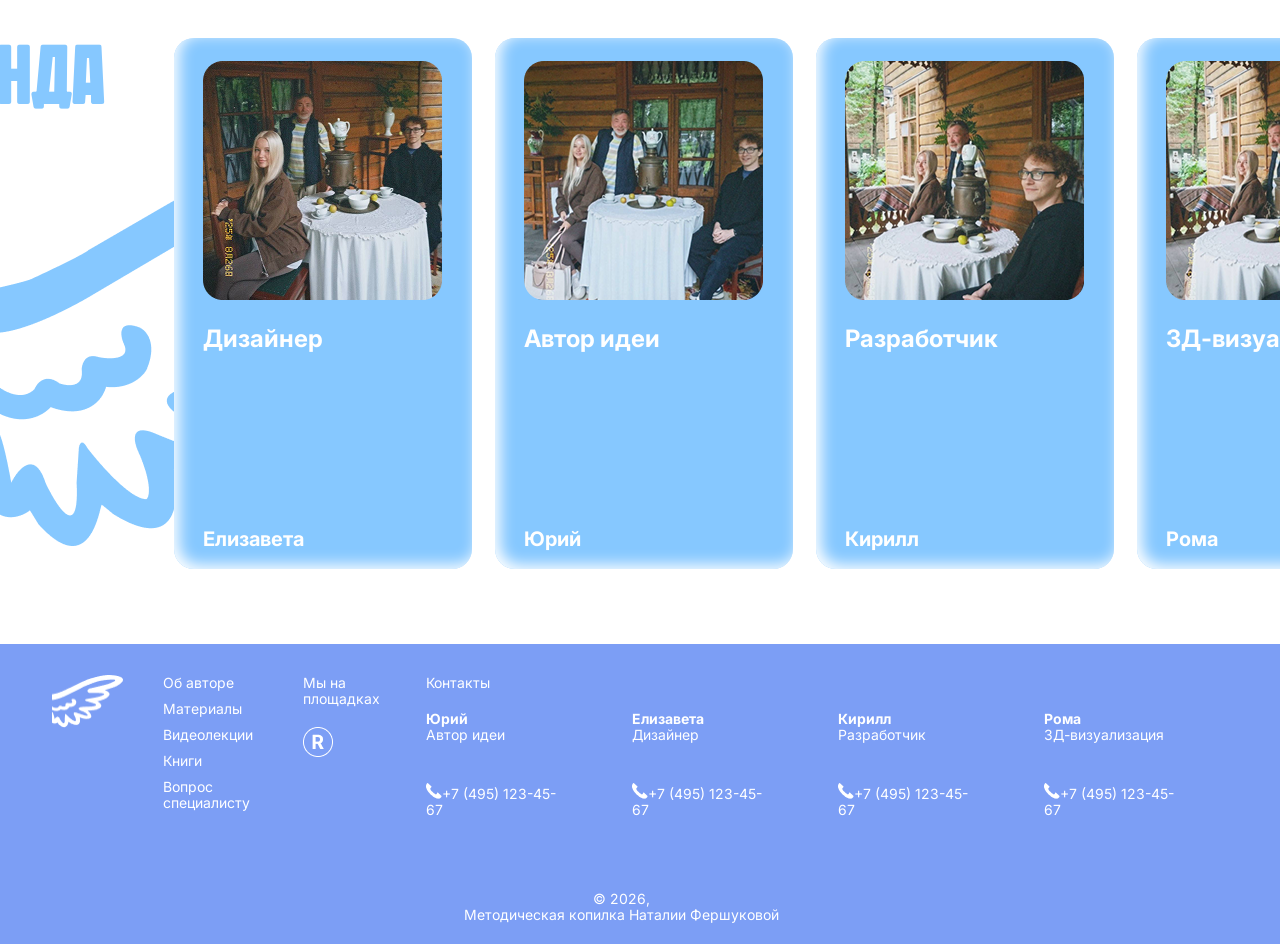
==== commit a0eb96da: "books, and bug fix" ====
--- a/index.html
+++ b/index.html
@@ -21,7 +21,7 @@
             <nav class="header__nav">
                 <ul class="header__nav-list">
                     <li class="header__nav-title"><a href="#" class="header__nav-link">Об авторе</a></li>
-                    <li class="header__nav-title"><a href="guides_teacher.html" class="header__nav-link">Материалы</a></li>
+                    <li class="header__nav-title"><a href="guides.html" class="header__nav-link">Материалы</a></li>
                     <li class="header__nav-title"><a href="videoguides.html" class="header__nav-link">Видеолекции</a></li>
                     <li class="header__nav-title"><a href="books.html" class="header__nav-link">Книги</a></li>
                     <li class="header__nav-title"><a href="#" class="header__nav-link">Вопрос специалисту</a></li>
@@ -58,12 +58,14 @@
                     <img class="about__image-left" src="images/about__image-left.png" alt="left__books">
                 </div>
                 <div class="about__content">
-                    <div class="about__content-top">
-                        <h1 class="about__content-title">
-                            о проекте
-                        </h1>
-                    </div>
-                    <p class="about__content-subtitle">Практический опыт вальдорфской педагогики — в удобном формате</p>
+                    <div class="about__wrapper">
+                        <div class="about__content-top">
+                            <h1 class="about__content-title">
+                                о проекте
+                            </h1>
+                        </div>
+                        <p class="about__content-subtitle">Практический опыт вальдорфской педагогики — в удобном формате</p>
+                    </div>
                     <div class="about__content-center">
                         <div class="about__content-left">
                             <p class="about__content-text">
@@ -158,7 +160,7 @@
                                 </div>  
                             </div>
                         </div>
-                                                <div class="reviews__brick">
+                        <div class="reviews__brick">
                             <div class="reviews__brick-title">
                                 <div class="reviews__brick-ring"></div>
                                 <div class="reviews__brick-name">Юрий</div>
--- a/style/style.css
+++ b/style/style.css
@@ -134,14 +134,14 @@
 /* -------------------------------------------------------- */
 
 .about {
-    max-height: 720px;
     background-color: #ecf4ff;
     display: flex;
     justify-content: space-between;
-    padding-top: 87px;
-}
-
-.about__left, .about__right {
+    align-items: flex-end;
+}
+
+.about__left, 
+.about__right {
     max-height: 635px;
 }
 
@@ -157,8 +157,14 @@
 .about__content {
     display: flex;
     flex-direction: column;
-    margin-top: 27px;
     width: 700px;
+    gap: 67px;
+    align-self: center;
+    margin: 87px 0 67px;
+}
+
+.about__wrapper {
+    margin: 0 auto;
 }
 
 .about__content-top {
@@ -166,13 +172,14 @@
     padding: 21px 42px 5px;
     border-radius: 40px;
     max-width: 373px;
+    margin-bottom: 31px;
 }
 
 .about__content-title {
     font-family: "Stengazeta", sans-serif;
     font-size: 80px;
     font-weight: 400;
-    color: white;
+    color: #fff;
 }
 
 .about__content-subtitle {
@@ -192,18 +199,20 @@
     gap: 31px;
 }
 
-.about__content-left {
-    align-self: flex-start;
+.about__content-left,
+.about__content-right {
     background-color: #fff;
     max-width: 410px;
     padding: 27px 16px;
+    border-radius: 5px;
+}
+
+.about__content-left {
+    align-self: flex-start;
 }
 
 .about__content-right {
     align-self: flex-end;
-    background-color: #fff;
-    max-width: 410px;
-    padding: 27px 16px;
 }
 
 /* ----------------------------------------------------- */
@@ -298,8 +307,8 @@
 }
 
 .reviews__brick {
-    width: 402px;
-    height: 138px;
+    max-width: 420px;
+    max-height: 200px;
     display: flex;
     flex-direction: column;
     gap: 25px;
@@ -518,7 +527,7 @@
     }
 
     .about__left,
-    .about__right
+    .about__right,
     .preview__images,
     .for-whom__left {
         /* width: 100%; */
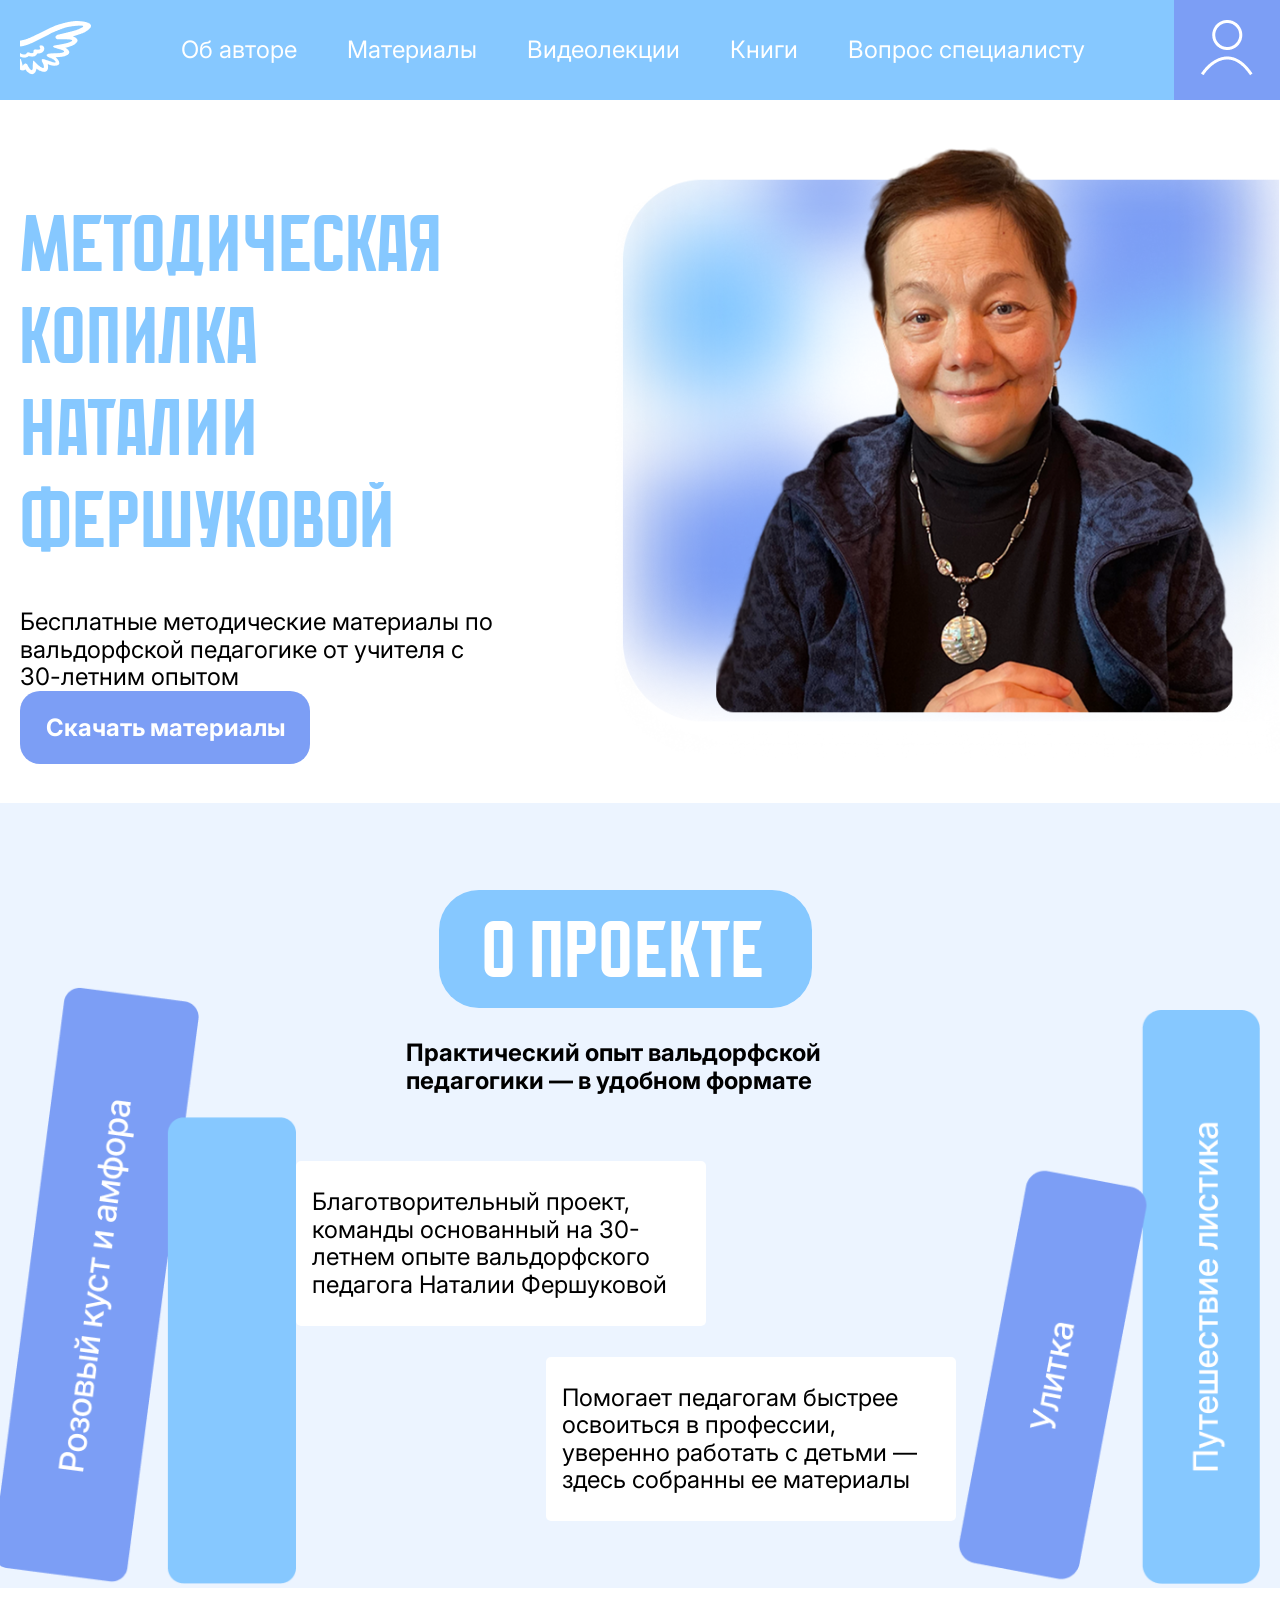
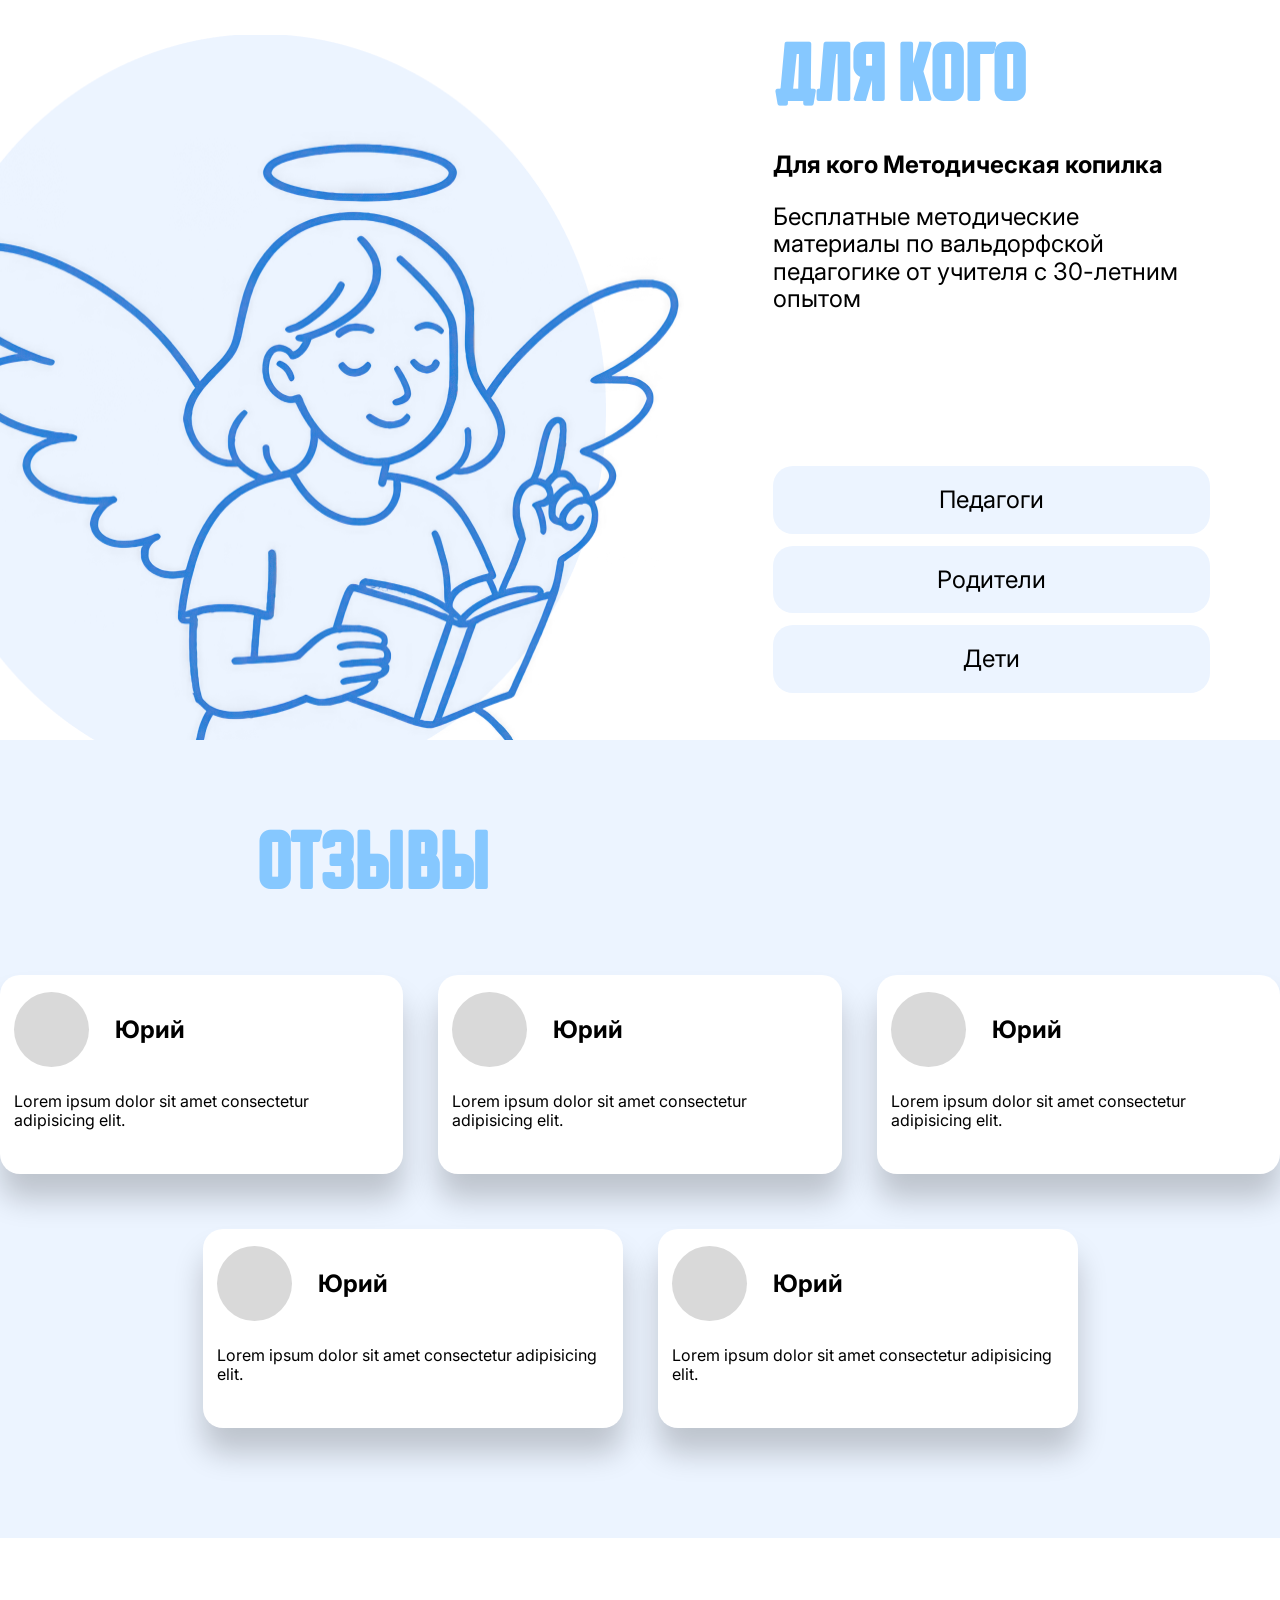
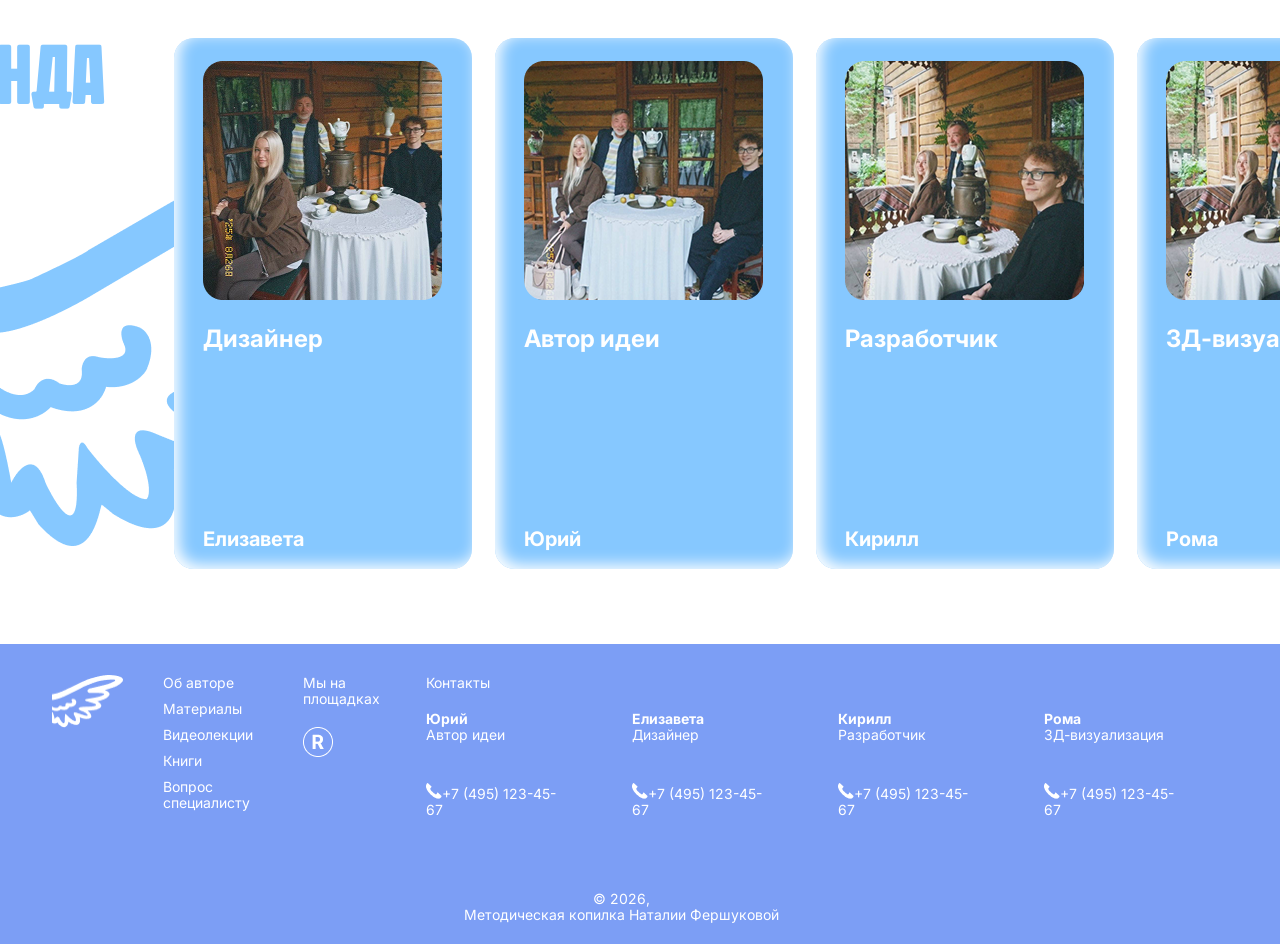
==== commit 3eb20c62: "main mobile" ====
--- a/index.html
+++ b/index.html
@@ -15,7 +15,7 @@
     <div class="wrapper">
 
         <header class="header">
-            <div class="header__logo logo">
+            <div class="header__logo">
                 <a href="index.html"><img src="images/header__logo.png" alt="logo"></a>
             </div>
             <nav class="header__nav">
@@ -211,7 +211,6 @@
                 </div>
             </div>
         </main>
-
         <footer class="footer">
             <div class="footer__links">
                 <div class="footer__logo">
@@ -262,8 +261,6 @@
                 </p>
             </div>
         </footer>
-        
     </div>
-
 </body>
 </html>
--- a/style/style.css
+++ b/style/style.css
@@ -172,7 +172,7 @@
     padding: 21px 42px 5px;
     border-radius: 40px;
     max-width: 373px;
-    margin-bottom: 31px;
+    margin: 0 auto 31px;
 }
 
 .about__content-title {
@@ -479,24 +479,20 @@
 @media (max-width: 1024px) {
     .header {
         min-height: auto;
-        flex-wrap: wrap;
-        justify-content: center;
         gap: 16px;
-        padding: 12px;
+        align-items: center;
     }
 
     .header__profile {
         min-height: 72px;
         width: 72px;
-        border-radius: 12px;
     }
 
     .header__nav-link {
         font-size: 18px;
     }
 
-    .preview,   
-    .for-whom {
+    .preview {
         flex-direction: column;
         align-items: center;
     }
@@ -609,7 +605,7 @@
     .reviews__bottom-first,             /*отзывы в колонну */
     .reviews__bottom-second {
         display: flex;
-        flex-direction: column;
+        
     }
 
     /* отзывы */
@@ -634,23 +630,205 @@
 }
 
 @media (max-width: 470px) {
-    .preview__content-title,
+
+    .header__logo,
+    .footer__logo {
+        margin-left: 10px;
+        width: 19px;
+        height: 19px;
+    }
+
+    .header__profile-logo {
+        width: 15px;
+        height: 17px;
+    }
+
+    .header__profile {
+        min-height: 0;
+        width: 35px;
+        height: 35px;
+    }
+
+
+    .header__nav-link,
+    .about__content-text,
+    .for-whom__brick-text,
+    .for-whom__content-center-text,
+    .for-whom__content-center-title,
+    .reviews__brick-text,
+    .reviews__brick-name,
+    .team_brick-title,
+    .team_brick-name {
+        font-size: 6px;
+    }
+
+/* ---------------------------------------------------------- */
+
+    .preview__content-text,
+    .preview__content {
+        max-width: 300px;
+        gap: 20px;
+    }    
+
+    .preview__content-descr,
+    .about__content-subtitle {
+        font-size: 10px;
+    }
+
+/* ---------------------------------------------------------- */
+
+    .about {
+        padding: 0;
+    }
+
+    .about__content {
+        max-width: 200px;
+        margin: 0;
+        padding: 30px 0;
+    }
+
+    .about__content-top {
+        display: flex;
+        max-width: 150px;
+    }
+
     .about__content-title,
     .for-whom__content-title,
-    .reviews__title,
-    .team_title {
-        font-size: 18px;
-    }
-
-    .preview__content-descr,
-    .about__content-center,
-    .for-whom__content-center-title,
-    .for-whom__content-center-text {
-        font-size: 14px;
-    }
-
-    .about__content-top {
-        max-height: 70px;
-        max-width: 200px;
-    }
-}
+    .team_title,
+    .reviews__title {
+        font-size: 20px;
+    }
+
+    .about__image-left,
+    .about__image-right {
+        height: 150px;
+        padding: 0;
+    }
+
+    .about__content-left,
+    .about__content-right {
+        max-width: 150px;
+        padding: 20px 10px;
+    }
+
+/* ---------------------------------------------------------- */
+
+    .for-whom {
+        align-items: flex-end;
+    }   
+
+    .for-whom__left {
+        width: 157px;
+        height: 157px;
+    }
+
+    .for-whom__content {
+        max-width: 100px;
+        margin: 0 50px 12px 0;
+    }
+
+    .for-whom__content-bottom {
+        margin-top: 15px;
+    }
+
+    .for-whom__content-bricks {
+        max-width: 100%;
+        padding: 10px 0;
+    }
+
+/* ---------------------------------------------------------- */
+
+    .reviews__top {
+        display: flex;
+        padding: 21px 10px;
+    }
+
+    .reviews__brick-title {
+        gap: 6px;
+    }
+
+    .reviews__brick {
+        max-width: 105px;
+        max-height: 46px;
+        padding: 6px 8px;
+        gap: 7px;
+        border-radius: 5px;
+    }
+
+    .reviews__brick-ring {
+        width: 15px;
+        height: 15px;
+    }
+
+/* ---------------------------------------------------------- */
+
+    .team {
+        background-size: 123px 119px;
+    }
+
+    .team_brick-photo {
+        width: 75px;
+        height: 75px;
+
+    }
+
+    .team_brick-kirill,
+    .team_brick-liza,
+    .team_brick-yuri {
+        padding: 10px 15px 8px;
+        box-shadow: inset 5px -4px 15px 0px rgba(255, 255, 255, 0.7);
+    }
+
+/* ---------------------------------------------------------- */
+
+    .footer {
+        padding: 7px 0;
+        gap: 15px;
+        height: 100px;
+    }
+
+    .footer__links {
+        width: 90%;
+    }
+
+    .footer__nav-list {
+        padding: 0;
+    }
+
+    .footer__nav-title,
+    .footer__brick-prof {
+        margin-bottom: 3px;
+    }
+
+    .footer__social-title {
+        margin-bottom: 7px;
+    }
+
+    .footer__contacts-bricks,
+    .footer__contacts {
+        gap: 7px;
+    }
+
+    .footer__social img{
+        width: 10px;
+        height: 10px
+    }
+
+    .footer__brick-number img {
+        width: 4px;
+        height: 6px;
+    }
+
+    .footer__nav-title, 
+    .footer__social-title,
+    .footer__contacts-title,
+    .footer__brick-name,
+    .footer__copyright-text {
+        font-size: 5px;
+    }
+
+    .footer__brick-prof,
+    .footer__brick-number {
+        font-size: 4px;
+    }
+}
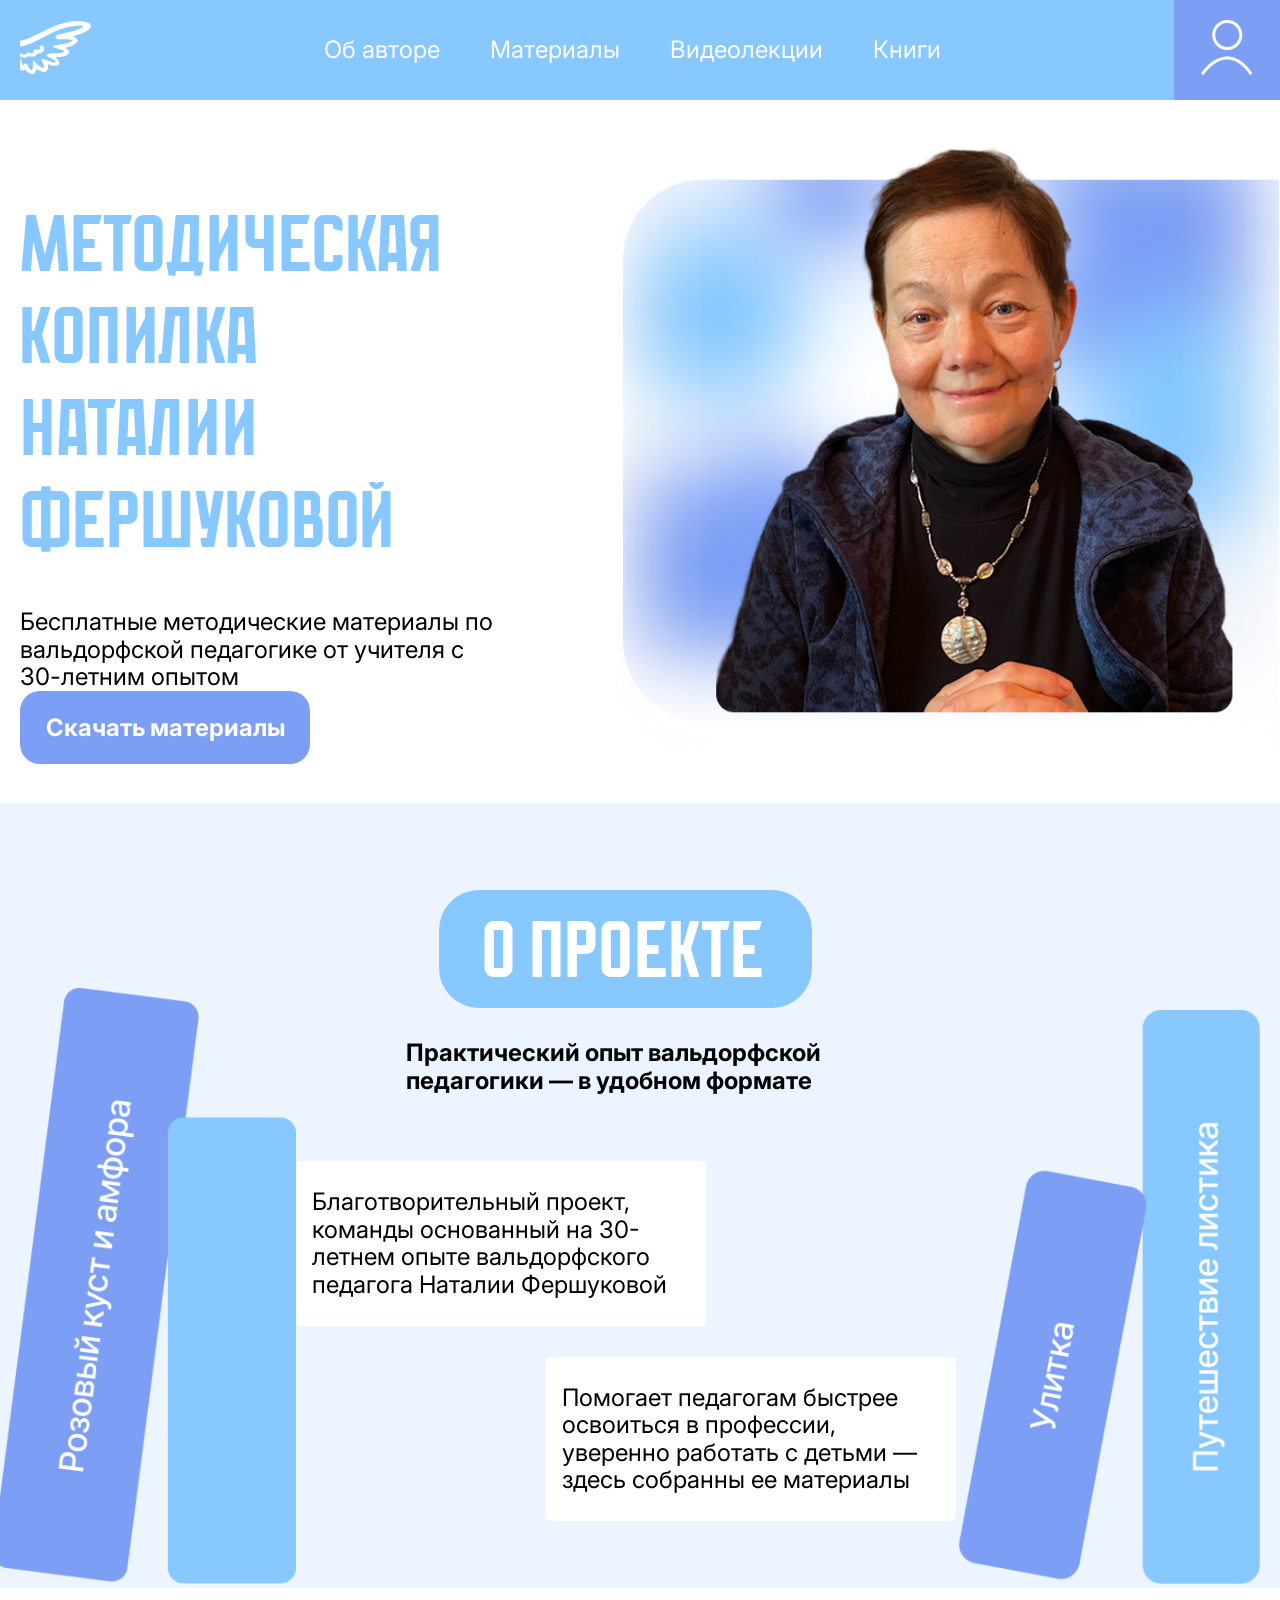
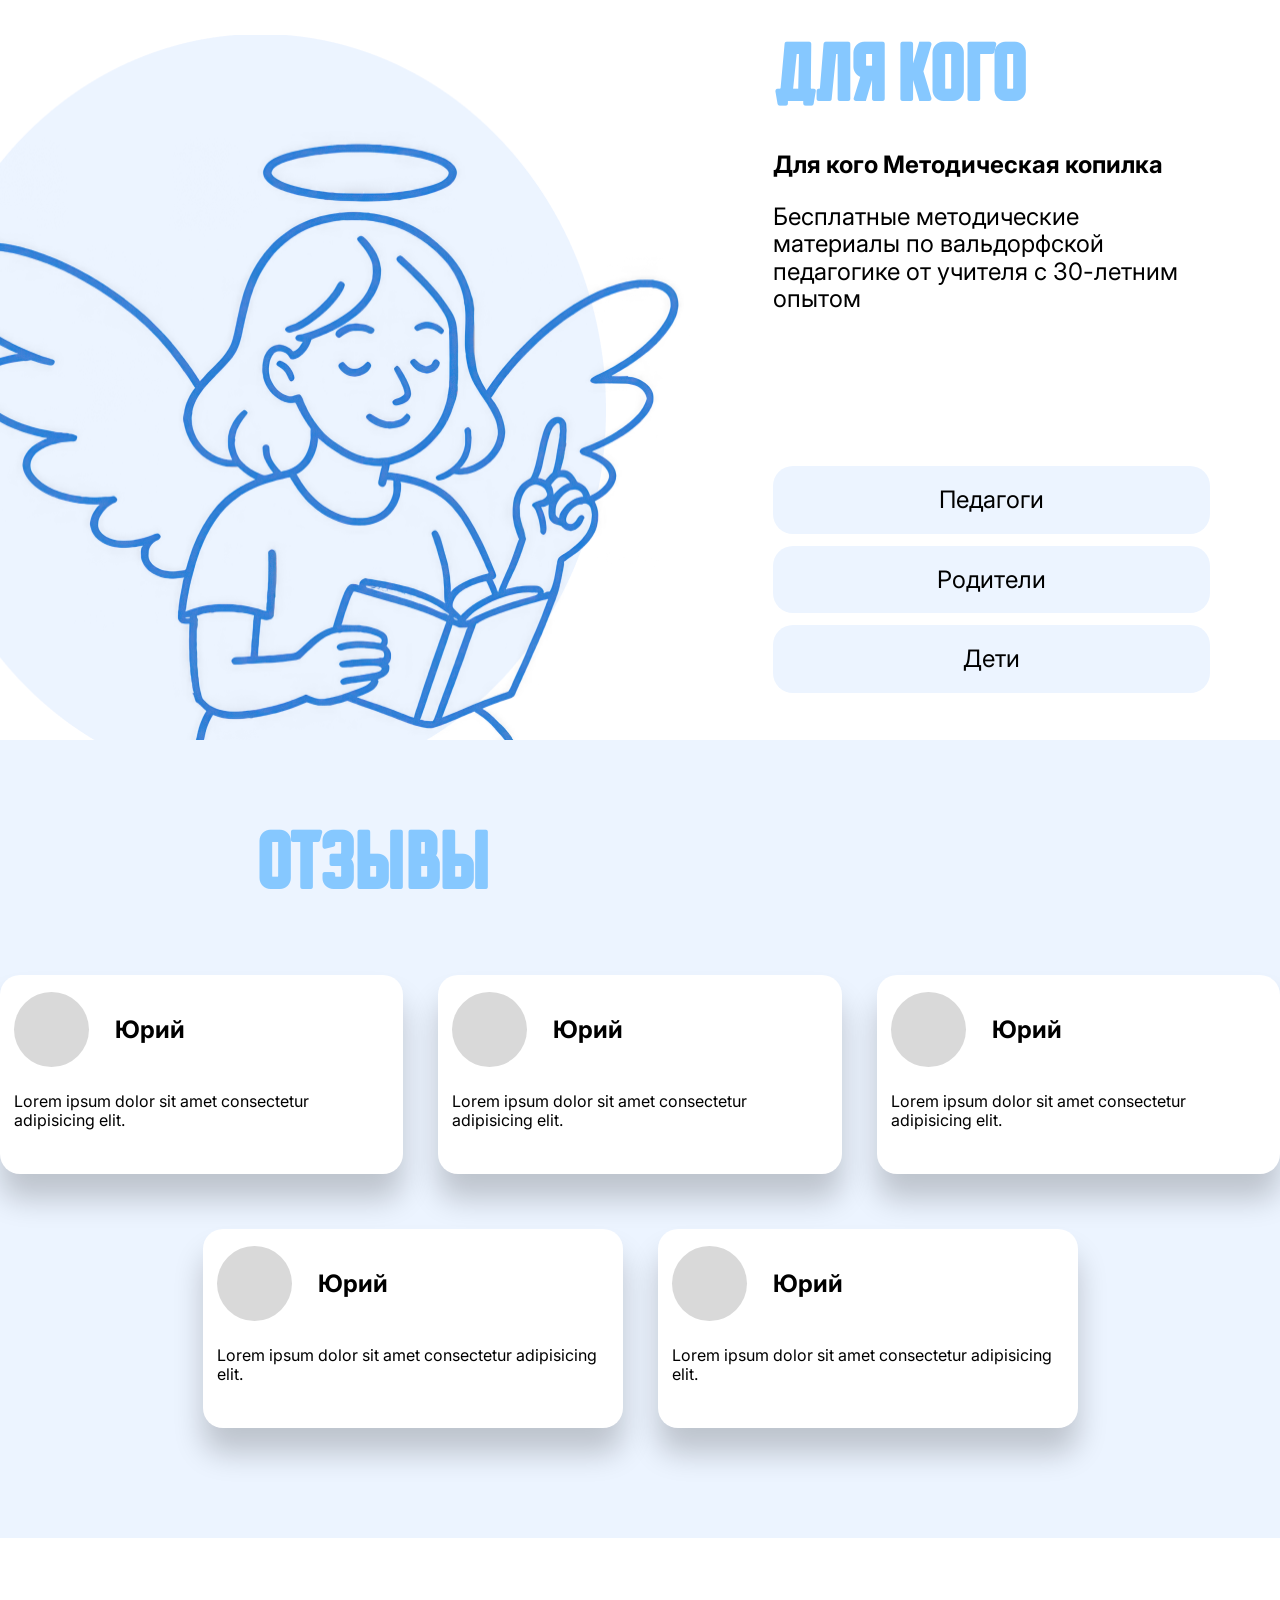
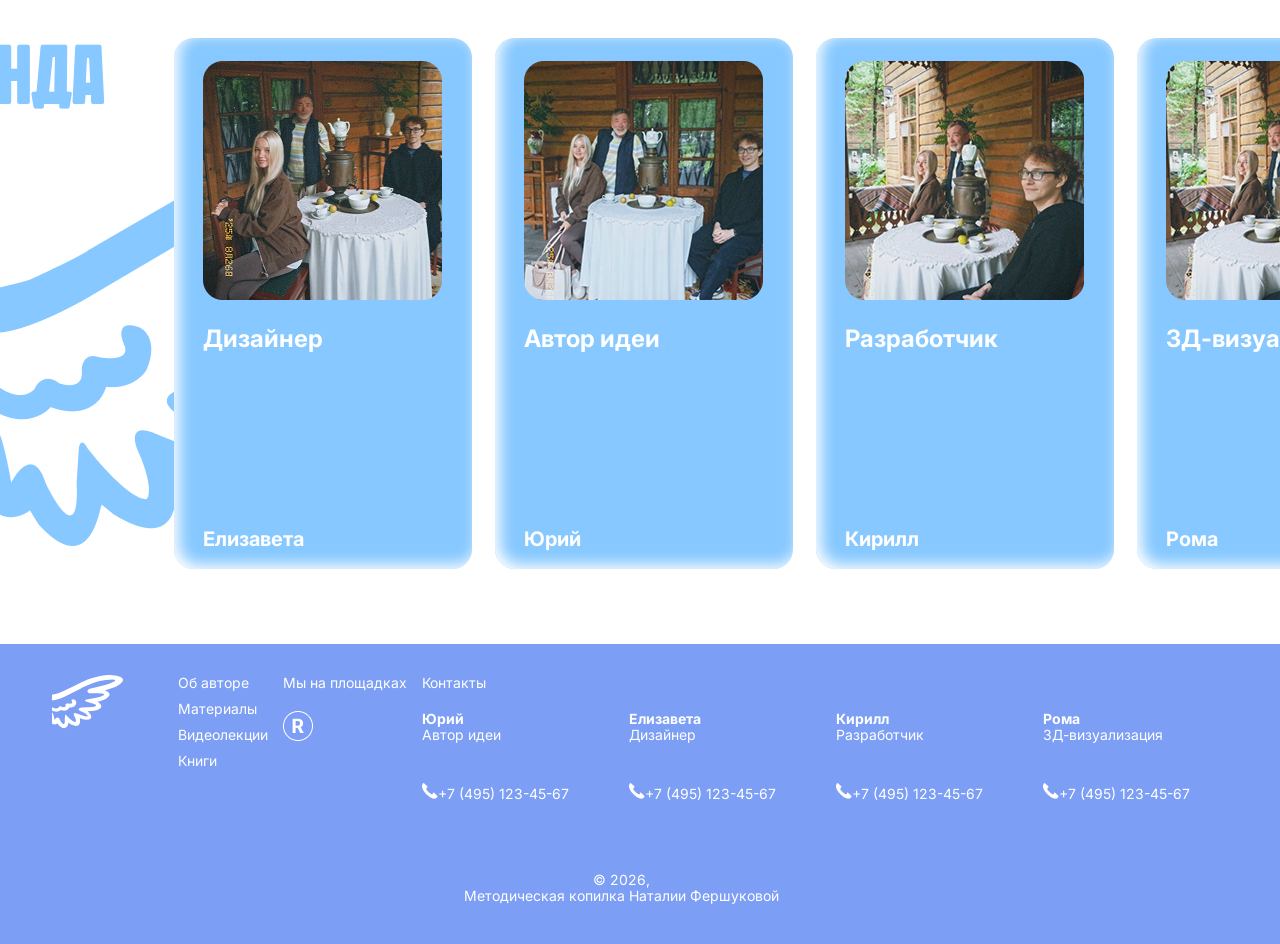
==== commit f36f6d69: "changes" ====
--- a/index.html
+++ b/index.html
@@ -20,11 +20,10 @@
             </div>
             <nav class="header__nav">
                 <ul class="header__nav-list">
-                    <li class="header__nav-title"><a href="#" class="header__nav-link">Об авторе</a></li>
+                    <li class="header__nav-title"><a href="author.html" class="header__nav-link">Об авторе</a></li>
                     <li class="header__nav-title"><a href="guides.html" class="header__nav-link">Материалы</a></li>
                     <li class="header__nav-title"><a href="videoguides.html" class="header__nav-link">Видеолекции</a></li>
                     <li class="header__nav-title"><a href="books.html" class="header__nav-link">Книги</a></li>
-                    <li class="header__nav-title"><a href="#" class="header__nav-link">Вопрос специалисту</a></li>
                 </ul>
             </nav>
             <div class="header__profile">
@@ -46,7 +45,7 @@
                         </p>
                     </div>
                     <div class="preview__content-bottom">
-                        <a href="#" class="preview__content-button">Скачать материалы</a>
+                        <a href="guides.html" class="preview__content-button">Скачать материалы</a>
                     </div>
                 </div>
                 <div class="preview__images">
@@ -222,7 +221,6 @@
                         <li class="footer__nav-title"><a href="guides_teacher.html" class="footer__nav-link">Материалы</a></li>
                         <li class="footer__nav-title"><a href="videoguides.html" class="footer__nav-link">Видеолекции</a></li>
                         <li class="footer__nav-title"><a href="books.html" class="footer__nav-link">Книги</a></li>
-                        <li class="footer__nav-title"><a href="#" class="footer__nav-link">Вопрос специалисту</a></li>
                     </ul>
                 </nav>
                 <div class="footer__social">
